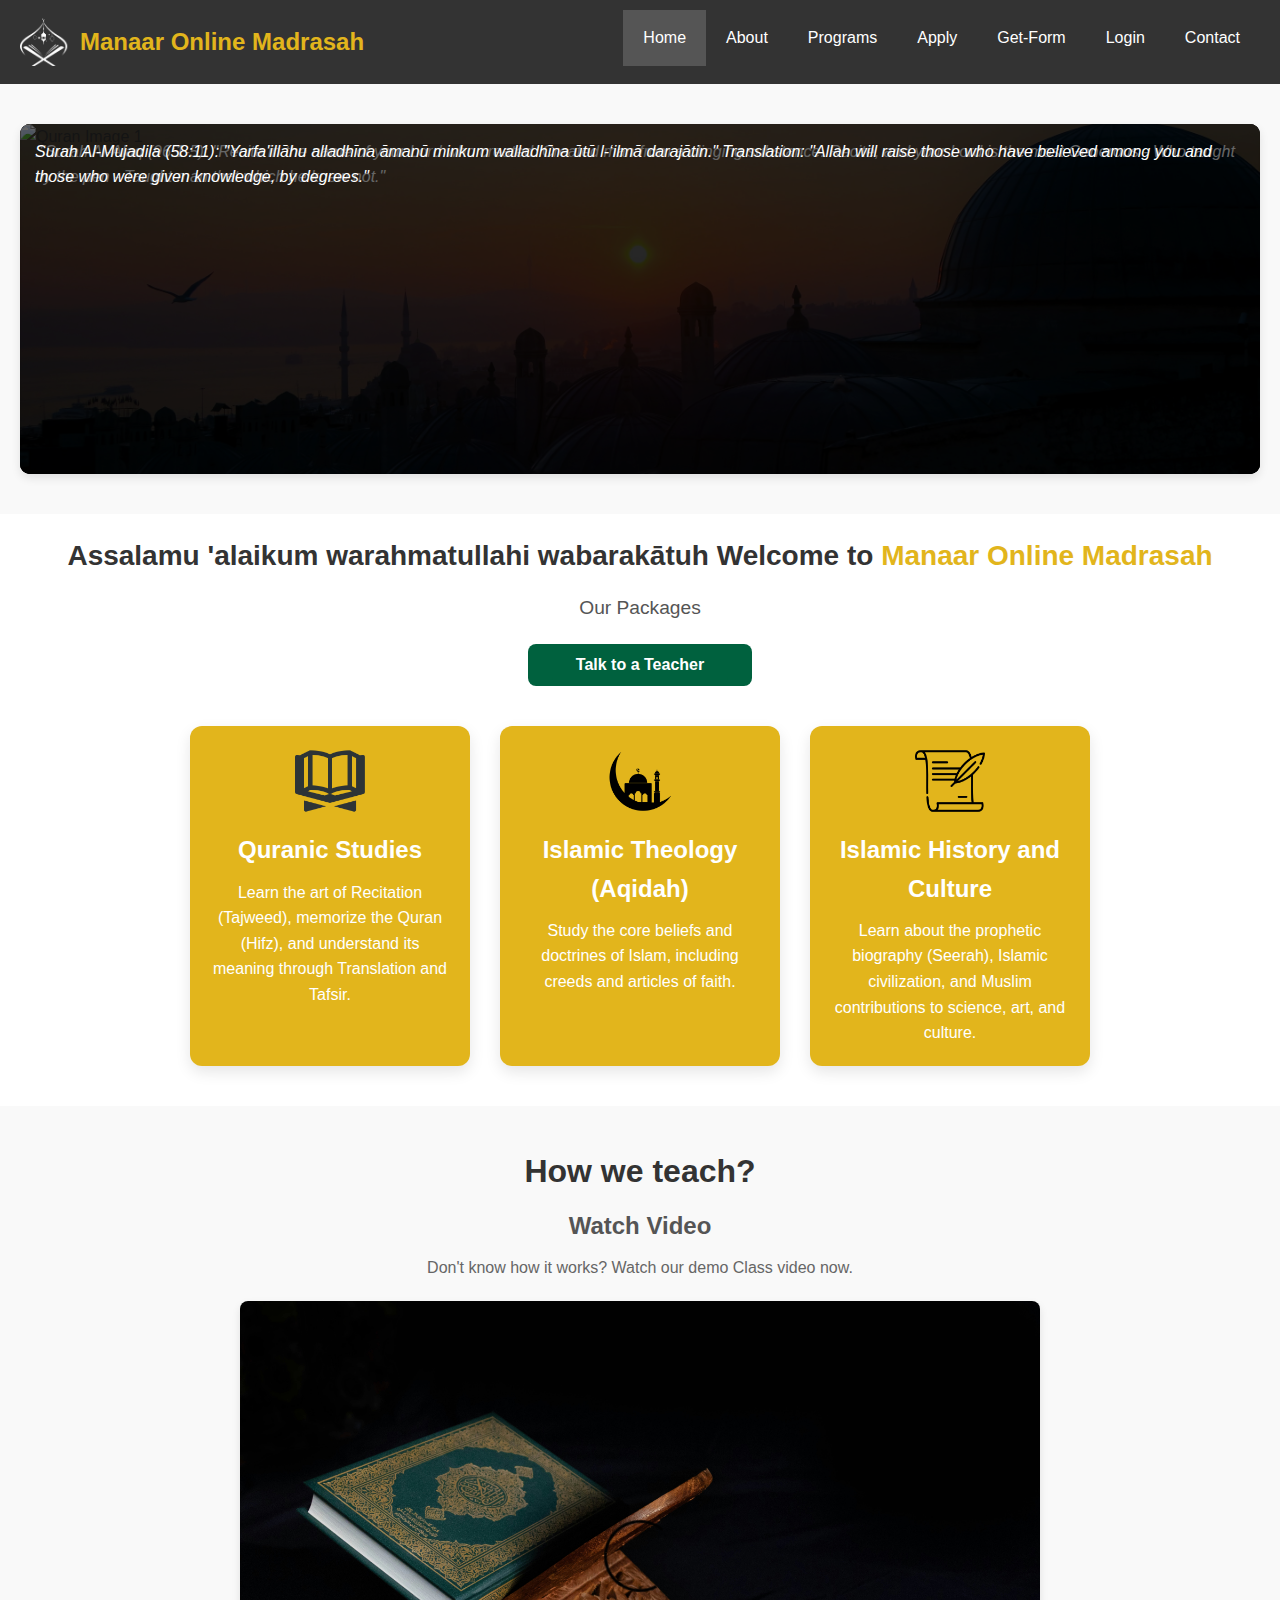
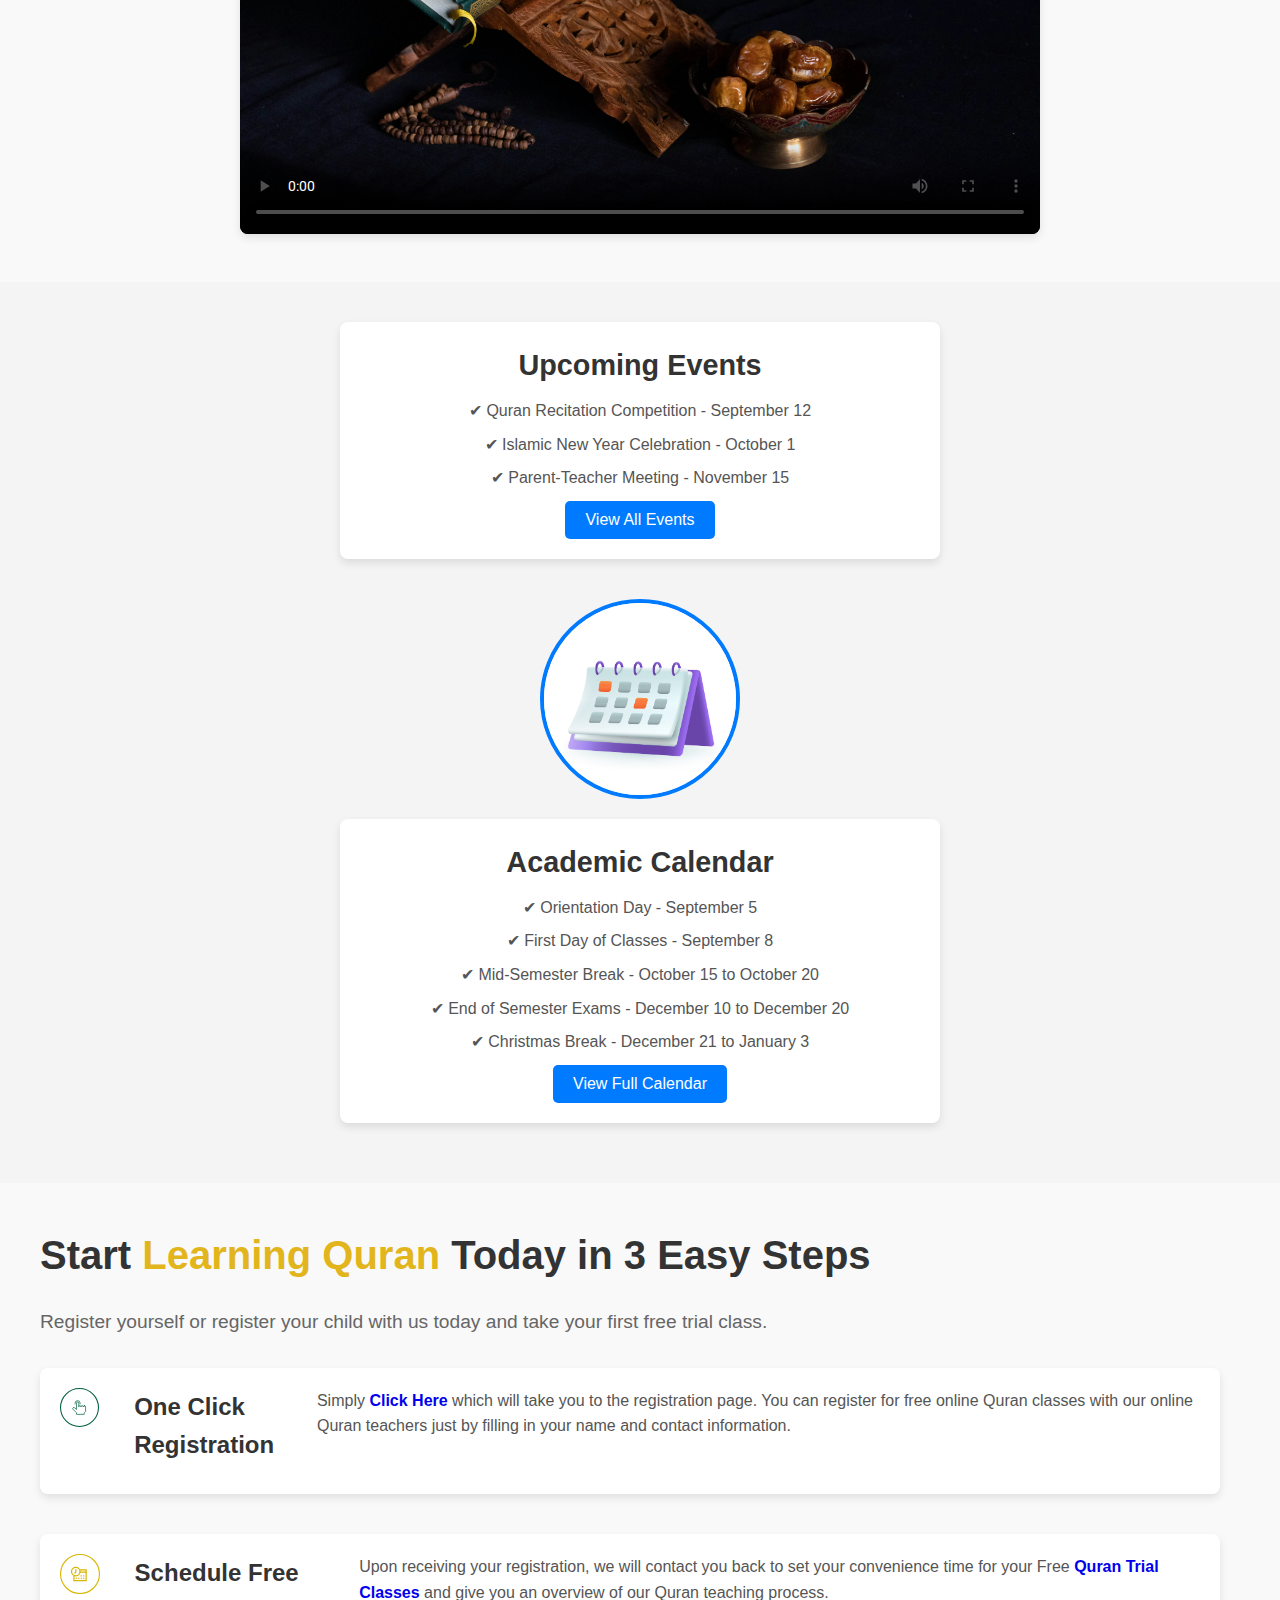
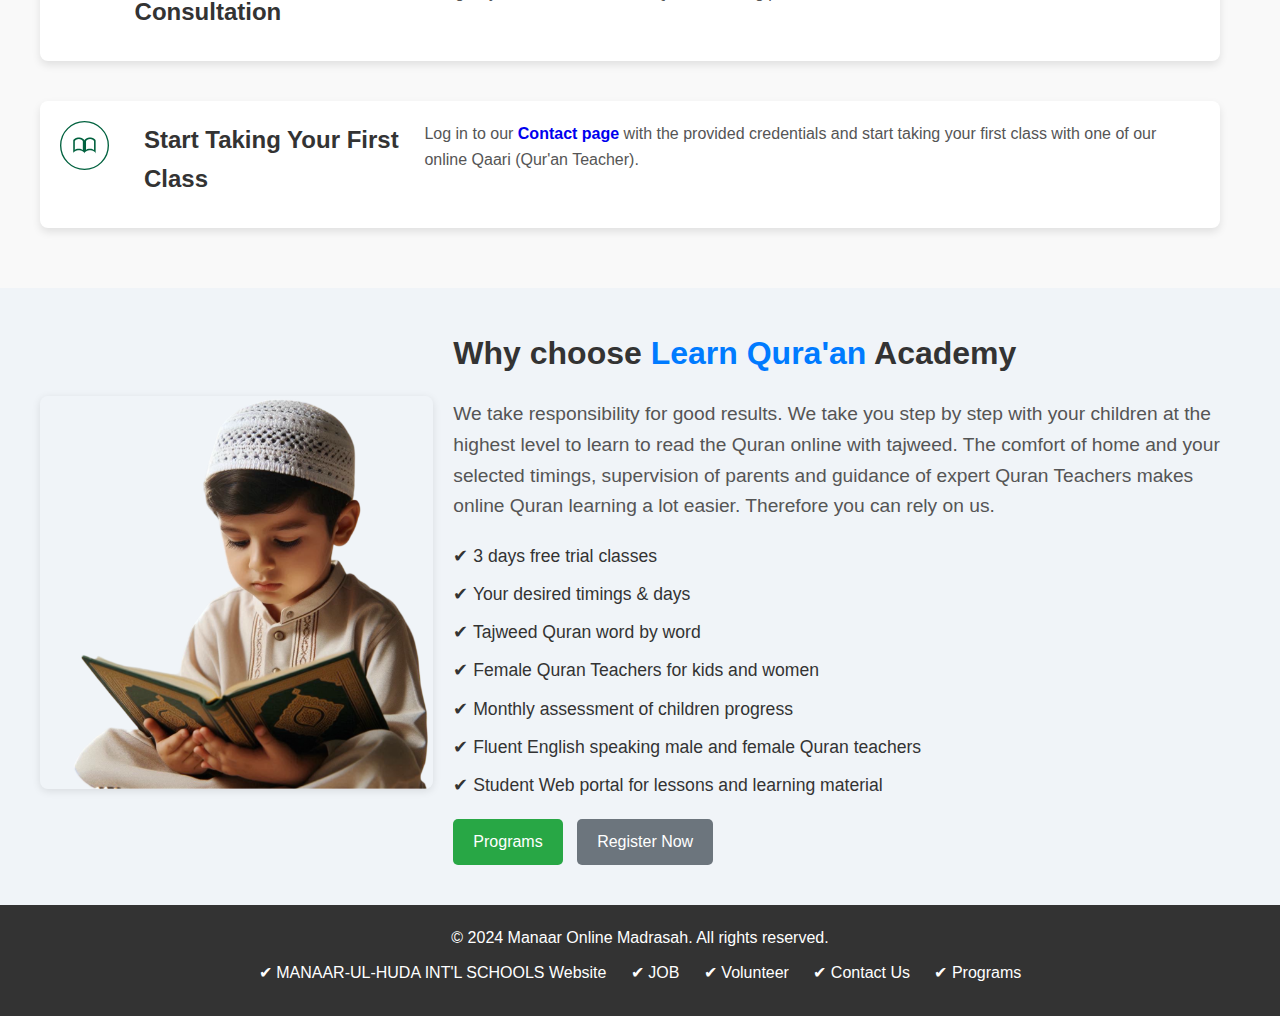
==== index.html @ 49ddab32 "version-2 of Mannar Madraza" ====
<!DOCTYPE html>
<html lang="en">
<head>
    <meta charset="UTF-8">
    <meta name="viewport" content="width=device-width, initial-scale=1.0">
    <title>MOM Online</title>
    <link rel="stylesheet" href="style.css">
    <link rel="stylesheet" href="https://cdnjs.cloudflare.com/ajax/libs/font-awesome/5.15.4/css/all.min.css">
    <link href="https://fonts.googleapis.com/css2?family=Roboto:wght@400;700&display=swap" rel="stylesheet">
    <link rel="icon" href="image/logo2.jpeg" type="image/png">
</head>
<body>
    


    <!-- Header Section -->
    <header>
        <div class="logo">
            <img src="image/logo new.png" alt="logo" class="logo-img">
            <span class="logo-text">Manaar Online Madrasah</span>
        </div>
        <nav id="menu">
            <input type="checkbox" id="responsive-menu" onclick="updatemenu()" class="check">
            <label for="responsive-menu" class="menu-icon">
                <span class="bar"></span>
                <span class="bar"></span>
                <span class="bar"></span>
            </label>
            <ul>
                <li><a href="index.html" class="present">Home</a></li>
                <li><a href="about.html">About</a></li>
                <li><a href="programs.html">Programs</a></li>
                <li class="apply-menu">
                    <a class="dropdown-arrow" href="#">Apply</a>
                </li>
                <li><a href="download-form.html">Get-Form</a></li>
                <li>
                    <a class="dropdown-arrow" href="#">Login</a>
                   
                </li>
               
                <li><a href="contact.html" class="active">Contact</a></li>
            </ul>
        </nav>
    </header>

    <section class="carousel-section">
        <div class="carousel-images">
            <div class="main-image-wrapper">
                <img src="image/pexels-maven-1361670.jpg" alt="Quran Image 1" class="main-image active">
                <div class="quote-overlay active">Surah Al-Mujadila (58:11): "Allah will raise those who have believed among you and those who were given knowledge, by degrees. And Allah is Acquainted with what you do."</div>
                <img src="image/abdullah-arif-Dxi6KbpvUgA-unsplash.jpg" alt="Quran Image 1" class="main-image active">
                <div class="quote-overlay active"> Surah Al-Ankabut (29:69): "And those who strive for Us - We will surely guide them to Our ways. And indeed, Allah is with the doers of good."</div>
                <img src="image/—Pngtree—happy muslim kids vector_9057753.png" alt="Quran Image 1" class="main-image active">
                <div class="quote-overlay active"> Al-Ankabut (29:69): "And those who strive for Us - We will surely guide them to Our ways. And indeed, Allah is with the doers of good."</div>
                <img src="image/pexels-konevi-2236674.jpg" alt="Quran Image 1" class="main-image active">
                <div class="quote-overlay active">:"Surah Al-Alaq (96:1-5): "Recite in the name of your Lord who created. Created man from a clinging substance. Recite, and your Lord is the most Generous - Who taught by the pen - Taught man that which he knew not."</div>
                <img src="image/group-muslim-students-using-mobile-phones.jpg" alt="Quran Image 1" class="main-image active">
                <div class="quote-overlay active">Surah Al-Mujadila (58:11):

                    "Yarfa'illāhu alladhīna āmanū minkum walladhīna ūtū l-‘ilmā darajātin."
                    
                    Translation: "Allah will raise those who have believed among you and those who were given knowledge, by degrees." 
        </div>
    </section>
    <div class="carousel-text">
        <h2>Assalamu 'alaikum warahmatullahi wabarakātuh Welcome to <span>Manaar Online Madrasah</span></h2>
        <div class="text-wrapper">
            <p class="active">Our Packages</p>
            <button class="btn request-demo"><a href="contact.html" class="btn">Talk to a Teacher</a> </button>
        </div>
    </div>
<!-- Features Section -->
<div class="features">
    <div class="feature">
        <img src="image/read.png" alt="Quran Icon" class="feature-icon">
        <div class="feature-content">
            <h2>Quranic Studies</h2>
            <p>Learn the art of Recitation (Tajweed), memorize the Quran (Hifz), and understand its meaning through Translation and Tafsir.</p>
        </div>
    </div>
    <div class="feature">
        <img src="image/moon.png" alt="Theology Icon" class="feature-icon">
        <div class="feature-content">
            <h2>Islamic Theology (Aqidah)</h2>
            <p>Study the core beliefs and doctrines of Islam, including creeds and articles of faith.</p>
        </div>
    </div>
    <div class="feature">
        <img src="image/scroll.png" alt="History Icon" class="feature-icon">
        <div class="feature-content">
            <h2>Islamic History and Culture</h2>
            <p>Learn about the prophetic biography (Seerah), Islamic civilization, and Muslim contributions to science, art, and culture.</p>
        </div>
    </div>
</div>

<section class="video-section">
    <div class="text-container">
        <h2>How we teach?</h2>
        <h3>Watch Video</h3>
        <p>Don't know how it works? Watch our demo Class video now.</p>
    </div>
    <div class="video-container">
        <div class="video-wrapper">
            <video id="demo-video" width="100%" height="auto" poster="image/abdullah-arif-Dxi6KbpvUgA-unsplash.jpg" controls>
                <source src="video/The Quran Kids _ Short Film _ Inspirational.mp4" type="video/mp4">
                Your browser does not support the video tag.
            </video>
            <div class="play-button" id="play-button"></div>
        </div>
    </div>
</section>

<div class="events-container">
    <!-- Upcoming Events Section -->
    <section id="upcoming-events">
        <h2>Upcoming Events</h2>
        <ul>
            <li>✔ Quran Recitation Competition - September 12</li>
            <li>✔ Islamic New Year Celebration - October 1</li>
            <li>✔ Parent-Teacher Meeting - November 15</li>
        </ul>
        <button onclick="openEvents()">View All Events</button>
    </section>

    <!-- Rounded Animated Image -->
    <div class="rounded-image-container">
        <img src="image/Desk calendar with marked dates 3d cartoon style icon.jpg" alt="Rounded Animated Image" class="rounded-image">
    </div>

    <!-- Academic Calendar Section -->
    <section id="academic-calendar">
        <h2>Academic Calendar</h2>
        <ul>
            <li>✔ Orientation Day - September 5</li>
            <li>✔ First Day of Classes - September 8</li>
            <li>✔ Mid-Semester Break - October 15 to October 20</li>
            <li>✔ End of Semester Exams - December 10 to December 20</li>
            <li>✔ Christmas Break - December 21 to January 3</li>
        </ul>
        <button onclick="openCalendar()">View Full Calendar</button>
    </section>
</div>

<!-- Academic Calendar Modal -->
<div id="calendarModal" class="modal">
    <div class="modal-content">
        <span class="close" onclick="closeCalendar()">&times;</span>
        <h2>Academic Calendar</h2>
        <ul>
            <li>✔ Orientation Day - September 5</li>
            <li>✔ First Day of Classes - September 8</li>
            <li>✔ Mid-Semester Break - October 15 to October 20</li>
            <li>✔ End of Semester Exams - December 10 to December 20</li>
            <li>✔ Christmas Break - December 21 to January 3</li>
        </ul>
    </div>
</div>

<!-- Upcoming Events Modal -->
<div id="eventsModal" class="modal">
    <div class="modal-content">
        <span class="close" onclick="closeEvents()">&times;</span>
        <h2>Upcoming Events</h2>
        <ul>
            <li>Quran Recitation Competition - September 12</li>
            <li>Islamic New Year Celebration - October 1</li>
            <li>Parent-Teacher Meeting - November 15</li>
        </ul>
    </div>
</div>

<section class="lqa-steps">
    <div class="lqa-steps-container">
        <div class="lqa-steps-content">
            <h1>Start <span>Learning Quran</span> Today in 3 Easy Steps</h1>
            <p class="lqa-steps-high">Register yourself or register your child with us today and take your first free trial class.</p>
            <div class="lqa-steps-steps">
                <div class="lqa-steps-step">
                    <div class="lqa-steps-icon"><img src="image/oneclick-icon.svg" alt=""></div>
                    <h2>One Click Registration</h2>
                    <p>Simply <a href="#" class="btn span">Click Here</a> which will take you to the registration page. You can register for free online Quran classes with our online Quran teachers just by filling in your name and contact information.</p>
                </div>
                <div class="lqa-steps-step">
                    <div class="lqa-steps-icon"><img src="image/schedule-free-trial-icon.svg" alt=""></div>
                    <h2>Schedule Free Consultation</h2>
                    <p>Upon receiving your registration, we will contact you back to set your convenience time for your Free <a href="contact.html " class="btn span">Quran Trial Classes</a> and give you an overview of our Quran teaching process.</p>
                </div>
                <div class="lqa-steps-step">
                    <div class="lqa-steps-icon"><img src="image/take-first-class-icon.svg" alt=""></div>
                    <h2>Start Taking Your First Class</h2>
                    <p>Log in to our <a href="contact.html" class="btn span">Contact page</a> with the provided credentials and start taking your first class with one of our online Qaari (Qur'an Teacher).</p>
                </div>
            </div>
        </div>
        
    </div>
</section>

<section class="lqa-why-choose">
    <div class="lqa-container">
        <div class="lqa-image">
            <img src="image/—Pngtree—a cute muslim child reciting_16098362.png" alt="Girl reading Quran">
        </div>
        <div class="lqa-content">
            <h2>Why choose <span class="lqa-highlight">Learn Qura'an</span> Academy</h2>
            <p>We take responsibility for good results. We take you step by step with your children at the highest level to learn to read the Quran online with tajweed. The comfort of home and your selected timings, supervision of parents and guidance of expert Quran Teachers makes online Quran learning a lot easier. Therefore you can rely on us.</p>
            <ul>
                <li>✔ 3 days free trial classes</li>
                <li>✔ Your desired timings &amp; days</li>
                <li>✔ Tajweed Quran word by word</li>
                <li>✔ Female Quran Teachers for kids and women</li>
                <li>✔ Monthly assessment of children progress</li>
                <li>✔ Fluent English speaking male and female Quran teachers</li>
                <li>✔ Student Web portal for lessons and learning material</li>
            </ul>
            <div class="lqa-buttons">
                <a href="programs.html" class="lqa-btn lqa-btn-green">Programs</a>
                <a href="#" class="lqa-btn lqa-btn-grey">Register Now</a>
            </div>
        </div>
    </div>
</section>
<!-- Upcoming Events Modal -->
<div id="eventsModal" class="modal">
    <div class="modal-content">
        <span class="close" onclick="closeModal('eventsModal')">&times;</span>
        <h2>Upcoming Events</h2>
        <ul>
            <li>✔ Quran Recitation Competition - September 12</li>
            <li>✔ Islamic New Year Celebration - October 1</li>
            <li>✔ Parent-Teacher Meeting - November 15</li>
        </ul>
    </div>
</div>

<!-- Academic Calendar Modal -->
<div id="calendarModal" class="modal">
    <div class="modal-content">
        <span class="close" onclick="closeModal('calendarModal')">&times;</span>
        <h2>Academic Calendar</h2>
        <ul>
            <li>✔ Orientation Day - September 5</li>
            <li>✔ First Day of Classes - September 8</li>
            <li>✔ Mid-Semester Break - October 15 to October 20</li>
            <li>✔ End of Semester Exams - December 10 to December 20</li>
            <li>✔ Christmas Break - December 21 to January 3</li>
        </ul>
    </div>
</div>


    <!-- Footer Section -->
    <footer>
        <p>&copy; 2024 Manaar Online Madrasah. All rights reserved.</p>
        <ul>
            <li><a href="https://manaarschools.com/">✔ MANAAR-UL-HUDA INT'L SCHOOLS Website </a></li>
            <li><a href="#" id="job-link">✔ JOB</a></li>
            <li><a href="#" id="volunteer-link">✔ Volunteer</a></li>
            <li><a href="contact.html">✔ Contact Us</a></li>
            <li><a href="programs.html">✔ Programs</a></li>
        </ul>
    </footer>
    
    <!-- Job Popup Modal -->
    <div id="jobModal" class="modal">
        <div class="modal-content">
            <span class="close" id="job-close">&times;</span>
            <h2>Thank You for Your Interest</h2>
            <p>We appreciate your willingness to join us. Unfortunately, we do not have any open positions at the moment. If you wish we can put you o our contact list, please visit our <a href="contact.html"> Contact Us</a> page.</p>
        </div>
    </div>
    
    <!-- Volunteer Popup Modal -->
    <div id="volunteerModal" class="modal">
        <div class="modal-content">
            <span class="close" id="volunteer-close">&times;</span>
            <h2>Thank You for Volunteering</h2>
            <p>We appreciate your interest in volunteering. Please fill out our contact form  <a href="contact.html"> Contact Us</a> page.</p>and specify "volunteer" as your purpose message. One of our team members will reach out to you soon.</p>
        </div>
    </div>
    

    <!-- Scripts -->
    <script src="script.js"></script>
</body>

</html>
---- style.css ----
/* General Reset and Base Styles */
* {
    margin: 0;
    padding: 0;
    box-sizing: border-box;
    font-family: 'Roboto', sans-serif;
}

body {
    color: #333;
    line-height: 1.6;
    display: flex;
    flex-direction: column;
    min-height: 100vh;
    margin: 0;
    padding: 0;
    box-sizing: border-box;
}
 .btn{
    text-decoration: none;
    font-weight: bolder;
 }



















header {
    display: flex;
    justify-content: space-between;
    align-items: center;
    padding: 10px 20px;
    background-color: #333; /* Header background color */
    color: #fff;
}

.logo {
    display: flex;
    align-items: center;
}

.logo-img {
    width: 50px; /* Adjust size as needed */
    height: auto;
    margin-right: 10px;
}

.logo-text {
    font-size: 1.5em;
    font-weight: bold;
}

/* Menu styling */
#menu {
    position: relative;
}

.menu-icon {
    display: none;
    cursor: pointer;
    flex-direction: column;
    align-items: center;
    padding: 5px;
}

.bar {
    display: block;
    width: 25px;
    height: 3px;
    background-color: #fff;
    margin: 5px 0;
    transition: 0.3s;
}

#menu ul {
    list-style: none;
    padding: 0;
    margin: 0;
    display: flex;
}

#menu ul li {
    position: relative;
}

/* Styling for main menu items */
#menu ul li a {
    text-decoration: none;
    display: block;
    padding: 15px 20px;
    color: #fff;
    background-color: #333;
    transition: background-color 0.3s ease;
}

#menu ul li a:hover,
#menu ul li a.active {
    background-color: #555; /* Hover/active background color */
}

/* Dropdown menu styling */
.sub-menus {
    display: none;
    position: absolute;
    top: 100%;
    left: 0;
    list-style: none;
    padding: 0;
    margin: 0;
    background-color: #444; /* Background color of dropdowns */
    border: 1px solid #666; /* Border color of dropdowns */
}

.sub-menus li a {
    padding: 10px 20px;
    color: #fff;
    text-decoration: none;
    display: block;
}

.sub-menus li a:hover {
    background-color: #666; /* Hover background color for dropdowns */
}

/* Show dropdowns on click */
#menu ul li.has-submenu > a::after {
    content: ' ▼';
}

#menu ul li.has-submenu > a {
    cursor: pointer;
}

/* Hide submenu by default */
.submenu {
    display: none;
    position: absolute;
    background-color: #333;
    padding: 10px;
    margin-top: 5px;
    list-style: none;
    box-shadow: 0px 4px 8px rgba(0, 0, 0, 0.2);
}

/* Responsive styles */
@media (max-width: 768px) {
    #menu ul {
        display: none;
        flex-direction: column;
        width: 100%;
    }

    #menu ul li {
        width: 100%;
    }

    #menu ul li .sub-menus {
        position: static;
    }

    #menu ul li:hover .sub-menus {
        display: block;
    }

    #responsive-menu:checked ~ ul {
        display: flex;
    }

    .menu-icon {
        display: flex;
    }
}

.check{
    display: none;
}











span{
    color: rgb(226,181,28);
}
/* Other Section Styles */
/* Carousel Section */
/* General Styles */
body {
    font-family: Arial, sans-serif;
    margin: 0;
    padding: 0;
}

h2 {
    color: #333;
}

/* Carousel Section */
/* Carousel Section */
/* General Reset and Box-Sizing */
* {
    box-sizing: border-box;
    margin: 0;
    padding: 0;
    font-family: 'Segoe UI', Tahoma, Geneva, Verdana, sans-serif;
}

/* Carousel Section Styling */
.carousel-section {
    display: flex;
    flex-direction: column;
    align-items: center;
    padding: 40px 20px;
    background-color: #f9f9f9;
}

.carousel-images {
    display: flex;
    overflow: hidden;
    width: 100%;
    height: 350px;
    position: relative;
    border-radius: 10px;
    box-shadow: 0 4px 10px rgba(0, 0, 0, 0.1);
}

.main-image-wrapper {
    position: relative;
    width: 100%;
    height: 100%;
    flex-shrink: 0;
    transition: opacity 1s ease-in-out;
}

.main-image {
    width: 100%;
    height: 100%;
    object-fit: cover;
    border-radius: 10px;
}

.quote-overlay {
    position: absolute;
    bottom: 20px;
    left: 20px;
    background-color: rgba(0, 0, 0, 0.6);
    color: #fff;
    padding: 15px;
    border-radius: 8px;
    font-style: italic;
    transition: opacity 1s ease-in-out;
    opacity: 0;
    width: calc(100% - 40px);
    text-align: left;
}

.quote-overlay.active {
    opacity: 1;
}

.carousel-text {
    display: flex;
    flex-direction: column;
    align-items: center;
    margin-top: 20px;
    text-align: center;
}

.carousel-text h2 {
    font-size: 1.75rem;
    color: #333;
    margin-bottom: 15px;
}

.carousel-text span {
    color: rgb(226, 181, 28);
    font-weight: bold;
}

.carousel-images .main-image,
.carousel-images .quote-overlay {
    transition: opacity 1s ease-in-out;
    opacity: 0;
    position: absolute;
    top: 0;
    left: 0;
    width: 100%;
    height: 100%;
}

.carousel-images .main-image.active,
.carousel-images .quote-overlay.active {
    opacity: 1;
}

.text-wrapper {
    display: flex;
    flex-direction: column;
    align-items: center;
    gap: 10px;
}

.text-wrapper p {
    font-size: 1.2rem;
    color: #555;
    margin-bottom: 10px;
}

.text-wrapper .btn {
    padding: 12px 24px;
    background-color: rgb(0, 97, 62);
    color: #fff;
    border: none;
    border-radius: 8px;
    cursor: pointer;
    font-size: 1rem;
    transition: background-color 0.3s ease, transform 0.2s ease;
}

.text-wrapper .btn:hover {
    background-color: rgb(226, 181, 28);
    transform: scale(1.05);
}

/* Features Section Styling */
.features {
    display: flex;
    flex-wrap: wrap;
    justify-content: center;
    gap: 30px;
    padding: 40px 20px;
    background-color: #fff;
}

.feature {
    display: flex;
    flex-direction: column;
    align-items: center;
    width: 280px;
    background-color: rgb(226, 181, 28);
    padding: 20px;
    border-radius: 12px;
    box-shadow: 0 6px 15px rgba(0, 0, 0, 0.1);
    text-align: center;
    transition: background-color 0.3s ease, transform 0.3s ease;
}

.feature:hover {
    background-color: rgb(0, 97, 62);
    transform: translateY(-5px);
}

.feature-icon {
    width: 70px;
    height: 70px;
    margin-bottom: 15px;
}

.feature-content h2 {
    font-size: 1.5rem;
    margin-bottom: 10px;
    color: #fff;
}

.feature-content p {
    font-size: 1rem;
    color: #fff;
}

/* Responsive Design */
@media (max-width: 779px) {
    .carousel-section {
        padding: 20px;
    }

    .carousel-images {
        height: 250px;
    }

    .carousel-text h2 {
        font-size: 1.5rem;
    }

    .text-wrapper p {
        font-size: 1rem;
    }

    .text-wrapper .btn {
        padding: 10px 20px;
        font-size: 0.9rem;
    }

    .features {
        flex-direction: column;
        align-items: center;
    }

    .feature {
        width: 100%;
        max-width: 320px;
    }
}

/* Video Section */
.video-section {
    padding: 40px 20px;
    text-align: center;
}

.video-container {
    max-width: 800px; /* Limit the video width */
}

/* Events and Academic Calendar Section */
.events-container {
    padding: 40px 20px;
    background-color: #f7f7f7;
}

.events-container h2 {
    text-align: center;
}

/* LQA Steps Section */
.lqa-steps {
    display: flex;
    justify-content: space-between;
    padding: 40px 20px;
}

.lqa-steps-container {
    display: flex;
    flex-direction: column;
    flex: 1;
}

.lqa-steps-image {
    flex: 1;
}

/* Why Choose Section */
.lqa-why-choose {
    display: flex;
    padding: 40px 20px;
}

.lqa-container {
    display: flex;
    flex: 1;
}

/* Responsive Styles */
@media (max-width: 768px) {
    .carousel-section, .features, .video-section, .events-container, .lqa-steps, .lqa-why-choose {
        flex-direction: column; /* Stack items vertically */
        align-items: center; /* Center items */
    }

    .features, .lqa-why-choose {
        text-align: center; /* Center text */
    }

    .feature, .lqa-container {
        flex: 1 1 90%; /* Full width on small screens */
        margin: 10px 0; /* Margin adjustment */
    }

    .lqa-steps {
        flex-direction: column; /* Stack steps vertically */
    }

    .lqa-steps-image {
        display: none; /* Hide image on small screens */
    }
}


/* About Section */
.about-section {
    padding: 50px 20px;
    background-color: #f7f7f7;
    text-align: center;
}

.about-section h2 {
    font-size: 2.5rem;
    margin-bottom: 20px;
}

.about-section p {
    font-size: 1.2rem;
    margin: 10px 0;
}

/* Mission, Vision, Philosophy Section */
.mission-vision-philosophy {
    display: flex;
    justify-content: space-around;
    padding: 50px 20px;
    background-color: #fff;
    box-shadow: 0 4px 8px rgba(0, 0, 0, 0.1);
}

.mission-vision-philosophy .box {
    flex: 1;
    text-align: center;
    padding: 20px;
    transition: transform 0.3s;
}












/* Programs Section */
#programs {
    padding: 50px 20px;
    background-color: #f7f7f7;
    text-align: center;
}

.main-header {
    font-size: 2.5rem;
    margin-bottom: 30px;
}

/* Program Container */
.program-container {
    display: flex;
    flex-wrap: wrap;
    justify-content: space-around;
}

/* Program Card */
.program-card {
    background-color: white;
    border-radius: 10px;
    box-shadow: 0 4px 8px rgba(0, 0, 0, 0.2);
    margin: 15px;
    padding: 20px;
    flex: 1 1 30%; /* Responsive flex item */
    transition: transform 0.3s;
    text-align: center;
}

.program-card:hover {
    transform: translateY(-5px);
}

.program-icon {
    font-size: 3rem;
    color: #28a745;
    margin-bottom: 10px;
}

.program-title {
    font-size: 1.5rem;
    margin: 10px 0;
}

.program-description {
    font-size: 1rem;
    color: #666;
}



img {
    animation: fadeIn 1s ease-in-out;
}


#contact {
    padding: 50px 20px;
    background-color: #f7f7f7;
    text-align: center;
}

#contact h2 {
    font-size: 2.5rem;
    margin-bottom: 20px;
}

#contact p {
    font-size: 1.2rem;
    margin-bottom: 30px;
}

/* Form Styles */
#contact-form {
    max-width: 600px;
    margin: 0 auto;
    background: white;
    padding: 20px;
    border-radius: 10px;
    box-shadow: 0 4px 8px rgba(0, 0, 0, 0.2);
}

label {
    display: block;
    margin: 10px 0 5px;
}

input[type="text"],
input[type="email"],
input[type="tel"],
select,
textarea {
    width: 100%;
    padding: 10px;
    margin-bottom: 15px;
    border: 1px solid #ccc;
    border-radius: 5px;
    transition: border 0.3s;
}

input:focus,
select:focus,
textarea:focus {
    border: 1px solid #28a745;
}

button {
    background-color: #28a745;
    color: white;
    padding: 10px 15px;
    border: none;
    border-radius: 5px;
    cursor: pointer;
    transition: background 0.3s;
}

button:hover {
    background-color: #218838;
}

/* Loading and Thank You Messages */
#loading,
#thank-you {
    margin-top: 20px;
    display: none;
}

.hidden {
    display: none;
}

/* Social Media Section */
#social-media {
    padding: 50px 20px;
    text-align: center;
}

.social-media-icons {
    margin: 20px 0;
}

.social-icon {
    margin: 0 10px;
    font-size: 2rem;
    color: #333;
    transition: color 0.3s;
}

.social-icon:hover {
    color: #28a745;
}

address {
    margin-top: 20px;
    font-style: normal;
}

/* Modal Styles */
.modal {
    display: none;
    position: fixed;
    z-index: 1;
    left: 0;
    top: 0;
    width: 100%;
    height: 100%;
    overflow: auto;
    background-color: rgba(0, 0, 0, 0.5);
}

.modal-content {
    background-color: #fff;
    margin: 15% auto;
    padding: 20px;
    border: 1px solid #888;
    width: 80%;
}

.close {
    color: #aaa;
    float: right;
    font-size: 28px;
    font-weight: bold;
}

.close:hover,
.close:focus {
    color: black;
    text-decoration: none;
    cursor: pointer;
}

/* Media Queries */
@media (max-width: 768px) {
    #contact-form {
        width: 90%;
    }
}

/* Animations */
@keyframes fadeIn {
    from {
        opacity: 0;
    }
    to {
        opacity: 1;
    }
}

img {
    animation: fadeIn 1s ease-in-out;
}


/* Download Form Section Styles */
#download-form {
    padding: 50px 20px;
    background-color: #f7f7f7; /* Light background for the section */
    text-align: center;
}

.main-header {
    font-size: 2.5rem;
    margin-bottom: 30px;
}

.form-container {
    display: flex;
    justify-content: space-around;
    flex-wrap: wrap; /* Allow items to wrap on smaller screens */
}

.form-card {
    background-color: white;
    border-radius: 10px;
    box-shadow: 0 4px 8px rgba(0, 0, 0, 0.2);
    margin: 15px;
    padding: 20px;
    flex: 1 1 30%; /* Responsive flex item */
    transition: transform 0.3s;
    text-align: center;
}

.form-card:hover {
    transform: translateY(-5px); /* Slight lift effect on hover */
}

.form-icon {
    font-size: 3rem;
    color: #28a745; /* Green color for icons */
    margin-bottom: 10px;
}

.form-title {
    font-size: 1.5rem;
    margin: 10px 0;
}

.form-description {
    font-size: 1rem;
    color: #666; /* Dark grey for description text */
    margin-bottom: 15px;
}

.download-btn {
    background-color: #28a745; /* Green button */
    color: white;
    padding: 10px 15px;
    border: none;
    border-radius: 5px;
    text-decoration: none; /* Remove underline from link */
    transition: background 0.3s;
}

.download-btn:hover {
    background-color: #218838; /* Darker green on hover */
}

/* Modal Styles */
.modal {
    display: none;
    position: fixed;
    z-index: 1;
    left: 0;
    top: 0;
    width: 100%;
    height: 100%;
    overflow: auto;
    background-color: rgba(0, 0, 0, 0.5);
}

.modal-content {
    background-color: #fff;
    margin: 15% auto;
    padding: 20px;
    border: 1px solid #888;
    width: 80%;
}

.close {
    color: #aaa;
    float: right;
    font-size: 28px;
    font-weight: bold;
}

.close:hover,
.close:focus {
    color: black;
    text-decoration: none;
    cursor: pointer;
}

/* Media Queries */
@media (max-width: 768px) {
    .form-card {
        flex: 1 1 90%; /* Full width on smaller screens */
    }

    .form-container {
        flex-direction: column; /* Stack cards vertically */
        align-items: center; /* Center cards */
    }
}

/* Styling for the video section */
.video-section {
    display: flex;
    flex-direction: column;
    align-items: center;
    padding: 40px 20px;
    background-color: #f9f9f9; /* Light background for better contrast */
    text-align: center;
}

.text-container {
    margin-bottom: 20px;
}

.text-container h2 {
    font-size: 2rem;
    color: #333;
    margin-bottom: 10px;
}

.text-container h3 {
    font-size: 1.5rem;
    color: #555;
    margin-bottom: 10px;
}

.text-container p {
    font-size: 1rem;
    color: #666;
    line-height: 1.6;
    max-width: 600px; /* Restrict width for better readability */
    margin: 0 auto;
}

.video-container {
    position: relative;
    max-width: 800px; /* Restrict width for better layout */
    width: 100%;
}

.video-wrapper {
    position: relative;
    width: 100%;
}

video {
    border-radius: 8px; /* Rounded corners for the video */
    box-shadow: 0 4px 8px rgba(0, 0, 0, 0.1); /* Subtle shadow for depth */
}

.play-button {
    position: absolute;
    top: 50%;
    left: 50%;
    width: 60px;
    height: 60px;
    background-image: url('image/play-icon.png'); /* Custom play button image */
    background-size: contain;
    background-repeat: no-repeat;
    background-position: center;
    transform: translate(-50%, -50%);
    cursor: pointer;
    z-index: 10;
}

/* Hide play button when video is playing */
video:playing + .play-button {
    display: none;
}

/* Responsive design adjustments */
@media (max-width: 768px) {
    .text-container h2 {
        font-size: 1.5rem;
    }

    .text-container h3 {
        font-size: 1.2rem;
    }

    .text-container p {
        font-size: 0.9rem;
    }

    .video-container {
        max-width: 100%;
    }
}


/* Styling for events container */
.events-container {
    display: flex;
    flex-direction: column;
    align-items: center;
    padding: 40px 20px;
    background-color: #f4f4f4; /* Light gray background for subtle contrast */
    text-align: center;
}

#upcoming-events,
#academic-calendar {
    background-color: #fff;
    border-radius: 8px;
    box-shadow: 0 4px 8px rgba(0, 0, 0, 0.1); /* Subtle shadow for depth */
    margin-bottom: 20px;
    padding: 20px;
    max-width: 600px; /* Restrict width for better readability */
    width: 100%;
}

h2 {
    font-size: 1.8rem;
    color: #333;
    margin-bottom: 10px;
}

ul {
    list-style: none;
    padding: 0;
    margin: 10px 0;
}

ul li {
    font-size: 1rem;
    color: #555;
    margin-bottom: 8px;
}

button {
    background-color: #007bff; /* Primary button color */
    color: #fff;
    border: none;
    border-radius: 5px;
    padding: 10px 20px;
    font-size: 1rem;
    cursor: pointer;
    transition: background-color 0.3s ease;
}

button:hover {
    background-color: #0056b3; /* Darker shade for hover effect */
}

.rounded-image-container {
    display: flex;
    justify-content: center;
    margin: 20px 0;
}

.rounded-image {
    border-radius: 50%;
    width: 200px; /* Adjust size as needed */
    height: 200px; /* Maintain aspect ratio */
    object-fit: cover; /* Cover the container while preserving aspect ratio */
    border: 4px solid #007bff; /* Border color matching the button */
}

/* Modal Styling */
.modal {
    display: none; /* Hidden by default */
    position: fixed;
    z-index: 1000;
    left: 0;
    top: 0;
    width: 100%;
    height: 100%;
    overflow: auto;
    background-color: rgba(0, 0, 0, 0.5); /* Semi-transparent background */
}

.modal-content {
    background-color: #fff;
    margin: 15% auto; /* Center the modal */
    padding: 20px;
    border-radius: 8px;
    width: 80%;
    max-width: 600px;
    position: relative;
}

.modal-content h2 {
    font-size: 1.6rem;
    color: #333;
    margin-bottom: 10px;
}

.modal-content ul li {
    font-size: 1rem;
    color: #555;
    margin-bottom: 8px;
}

.close {
    position: absolute;
    top: 10px;
    right: 15px;
    font-size: 1.5rem;
    color: #aaa;
    cursor: pointer;
}

.close:hover {
    color: #333;
}


/* Base Styles */
.lqa-steps, .lqa-why-choose {
    padding: 40px 20px;
    box-sizing: border-box;
}

.lqa-steps-container, .lqa-container {
    display: flex;
    align-items: center;
    justify-content: space-between;
    max-width: 1200px;
    margin: 0 auto;
}

/* LQA Steps Section */
.lqa-steps-content {
    flex: 1;
    padding-right: 20px;
}

.lqa-steps-content h1 {
    font-size: 2.5rem;
    color: #333;
    margin-bottom: 20px;
}

.lqa-highlight {
    color: #007BFF; /* Blue highlight color */
}

.lqa-steps-high {
    font-size: 1.2rem;
    color: #666;
    margin-bottom: 30px;
}

.lqa-steps-steps {
    display: flex;
    flex-direction: column;
}

.lqa-steps-step {
    background: #f9f9f9;
    border-radius: 8px;
    padding: 20px;
    margin-bottom: 20px;
    box-shadow: 0 2px 8px rgba(0, 0, 0, 0.1);
    display: flex;
    align-items: start;
}

.lqa-steps-icon {
    width: 60px;
    height: 60px;
    margin-right: 20px;
}

.lqa-steps-icon img {
    width: 100%;
    height: auto;
}

.lqa-steps-step h2 {
    font-size: 1.5rem;
    color: #333;
    margin-bottom: 10px;
}

.lqa-steps-step p {
    color: #555;
    line-height: 1.6;
}

.lqa-steps-image {
    flex: 1;
    text-align: center;
}

.lqa-steps-image img {
    max-width: 100%;
    height: auto;
    border-radius: 8px;
    box-shadow: 0 2px 8px rgba(0, 0, 0, 0.1);
}

/* LQA Why Choose Section */
.lqa-why-choose {
    background-color: #f0f4f8;
    padding: 40px 20px;
}

.lqa-image {
    flex: 1;
    text-align: center;
}

.lqa-image img {
    max-width: 100%;
    height: auto;
    border-radius: 8px;
    box-shadow: 0 2px 8px rgba(0, 0, 0, 0.1);
}

.lqa-content {
    flex: 2;
    padding-left: 20px;
}

.lqa-content h2 {
    font-size: 2rem;
    color: #333;
    margin-bottom: 20px;
}

.lqa-content p {
    font-size: 1.2rem;
    color: #555;
    line-height: 1.6;
    margin-bottom: 20px;
}

.lqa-content ul {
    list-style-type: none;
    padding: 0;
}

.lqa-content ul li {
    font-size: 1.1rem;
    color: #333;
    margin-bottom: 10px;
}

.lqa-buttons {
    margin-top: 20px;
}

.lqa-btn {
    display: inline-block;
    padding: 10px 20px;
    border-radius: 5px;
    font-size: 1rem;
    text-align: center;
    text-decoration: none;
    color: #fff;
    margin-right: 10px;
}

.lqa-btn-green {
    background-color: #28a745; /* Green color */
}

.lqa-btn-grey {
    background-color: #6c757d; /* Grey color */
}

.lqa-btn:hover {
    opacity: 0.8;
}

@media (max-width: 768px) {
    .lqa-steps-container, .lqa-container {
        flex-direction: column;
        text-align: center;
    }

    .lqa-steps-content, .lqa-image, .lqa-content {
        padding: 0;
    }

    .lqa-steps-step {
        flex-direction: column;
        align-items: center;
        text-align: center;
    }

    .lqa-steps-icon {
        margin-bottom: 10px;
    }
}








/* LQA Steps Section */
.lqa-steps {
    padding: 40px 20px;
    background-color: #f9f9f9; /* Light background for contrast */
    box-sizing: border-box;
}

.lqa-steps-container {
    display: flex;
    align-items: center;
    justify-content: space-between;
    max-width: 1200px;
    margin: 0 auto;
    gap: 20px; /* Adds space between elements */
}

.lqa-steps-content {
    flex: 1;
    padding-right: 20px;
}

.lqa-steps-content h1 {
    font-size: 2.5rem;
    color: #333;
    margin-bottom: 20px;
}

.lqa-highlight {
    color: #007BFF; /* Blue highlight color */
}

.lqa-steps-high {
    font-size: 1.2rem;
    color: #666;
    margin-bottom: 30px;
}

.lqa-steps-steps {
    display: flex;
    flex-direction: column;
    gap: 20px; /* Space between steps */
}

.lqa-steps-step {
    background: #fff;
    border-radius: 8px;
    padding: 20px;
    box-shadow: 0 4px 8px rgba(0, 0, 0, 0.1);
    display: flex;
    align-items: start;
    gap: 15px; /* Space between icon and text */
}

.lqa-steps-icon {
    width: 60px;
    height: 60px;
}

.lqa-steps-icon img {
    width: 100%;
    height: auto;
}

.lqa-steps-step h2 {
    font-size: 1.5rem;
    color: #333;
    margin-bottom: 10px;
}

.lqa-steps-step p {
    color: #555;
    line-height: 1.6;
}

.lqa-steps-image {
    flex: 1;
    display: flex;
    justify-content: center;
    align-items: center;
}

.lqa-steps-image img {
    max-width: 50%;
    height: auto;
    border-radius: 8px;
    box-shadow: 0 4px 8px rgba(0, 0, 0, 0.1);
}

@media (max-width: 768px) {
    .lqa-steps-container {
        flex-direction: column;
        text-align: center;
    }

    .lqa-steps-content {
        padding-right: 0;
        margin-bottom: 20px;
    }

    .lqa-steps-step {
        flex-direction: column;
        align-items: center;
        text-align: center;
    }

    .lqa-steps-icon {
        margin-bottom: 10px;
    }
}


/* General Styles */
.container {
    max-width: 1200px;
    margin: 0 auto;
    padding: 0 20px;
    box-sizing: border-box;
}

/* About Section */
.about-section {
    padding: 60px 0;
    background-color: #f4f4f4; /* Light gray background */
}

.about-content {
    text-align: center;
}

.about-text h2 {
    font-size: 2.5rem;
    color: #333;
    margin-bottom: 20px;
}

.about-text p {
    font-size: 1.2rem;
    color: #666;
    line-height: 1.6;
}

/* Mission, Vision, Philosophy Section */
.mission-vision-philosophy {
    padding: 60px 0;
    background-color: #ffffff; /* White background */
    text-align: center;
}

.mission-vision-philosophy .box {
    background: #f9f9f9;
    border-radius: 8px;
    padding: 20px;
    box-shadow: 0 4px 8px rgba(0, 0, 0, 0.1);
    margin: 20px;
    max-width: 300px;
    display: inline-block;
    vertical-align: top;
}











.mission-vision-philosophy i {
    font-size: 3rem;
    color: #218838; /* Blue color for icons */
    margin-bottom: 15px;
}

.mission-vision-philosophy h3 {
    font-size: 1.8rem;
    color: #333;
    margin-bottom: 10px;
}

.mission-vision-philosophy p {
    color: #555;
    font-size: 1rem;
    line-height: 1.6;
}

/* Team Section */
#team {
    padding: 60px 0;
    background-color: #f4f4f4; /* Light gray background */
}

.section-header {
    font-size: 2.5rem;
    text-align: center;
    color: #333;
    margin-bottom: 40px;
}

.team-container {
    display: flex;
    justify-content: space-around;
    flex-wrap: wrap;
    gap: 20px; /* Space between team members */
    text-align: center;
}

.team-member {
    background: #fff;
    border-radius: 8px;
    padding: 20px;
    box-shadow: 0 4px 8px rgba(0, 0, 0, 0.1);
    max-width: 300px;
    flex: 1;
    display: flex;
    flex-direction: column;
    align-items: center;
    text-align: center;
}

.team-img {
    width: 100%;
    height: auto;
    border-radius: 50%;
    box-shadow: 0 4px 8px rgba(0, 0, 0, 0.1);
}

.team-info {
    margin-top: 15px;
}

.team-name {
    font-size: 1.5rem;
    color: #333;
    margin-bottom: 10px;
}

.team-name .arabic {
    display: block;
    font-size: 1.2rem;
    color: #007BFF; /* Blue color for Arabic text */
}

.team-post {
    font-size: 1rem;
    color: #555;
    margin-bottom: 5px;
}

.office {
    font-style: italic;
}

/* Responsive Design */
@media (max-width: 768px) {
    .mission-vision-philosophy .box {
        margin: 10px;
        max-width: 100%;
    }

    .team-container {
        flex-direction: column;
        align-items: center;
    }

    .team-member {
        max-width: 100%;
    }
}
/* Scroll Bar Container */
.scroll-bar {
    position: fixed;
    right: 10px; /* Adjust as needed */
    top: 50%;
    transform: translateY(-50%);
    display: flex;
    flex-direction: column;
    z-index: 1000; /* Ensure it is above other content */
}

/* Scroll Buttons */
.scroll-btn {
    background-color: #007BFF; /* Blue background color */
    border: none;
    color: white;
    padding: 10px;
    font-size: 1.5rem;
    cursor: pointer;
    border-radius: 5px;
    box-shadow: 0 4px 6px rgba(0, 0, 0, 0.2);
    margin: 5px 0;
    transition: background-color 0.3s ease;
}

.scroll-btn:hover {
    background-color: #0056b3; /* Darker blue on hover */
}

.scroll-up {
    border-radius: 5px 5px 0 0; /* Rounded top corners */
}

.scroll-down {
    border-radius: 0 0 5px 5px; /* Rounded bottom corners */
}

.present:active{
    background-color: white;
    color: chocolate;
    font-weight: bolder;
}




/* Footer Styles */
footer {
    background-color: #333;
    color: white;
    padding: 20px;
    text-align: center;
    position: relative;
}

footer ul {
    list-style: none;
    padding: 0;
}

footer ul li {
    display: inline;
    margin: 0 10px;
}

footer ul li a {
    color: white;
    text-decoration: none;
}

footer ul li a:hover {
    text-decoration: underline;
}

/* Modal Styles */
.modal {
    display: none;
    position: fixed;
    z-index: 1;
    left: 0;
    top: 0;
    width: 100%;
    height: 100%;
    overflow: auto;
    background-color: rgba(0,0,0,0.4);
}

.modal-content {
    background-color: #fefefe;
    margin: 15% auto;
    padding: 20px;
    border: 1px solid #888;
    width: 80%;
}

.close {
    color: #aaa;
    float: right;
    font-size: 28px;
    font-weight: bold;
}

.close:hover,
.close:focus {
    color: black;
    text-decoration: none;
    cursor: pointer;
}
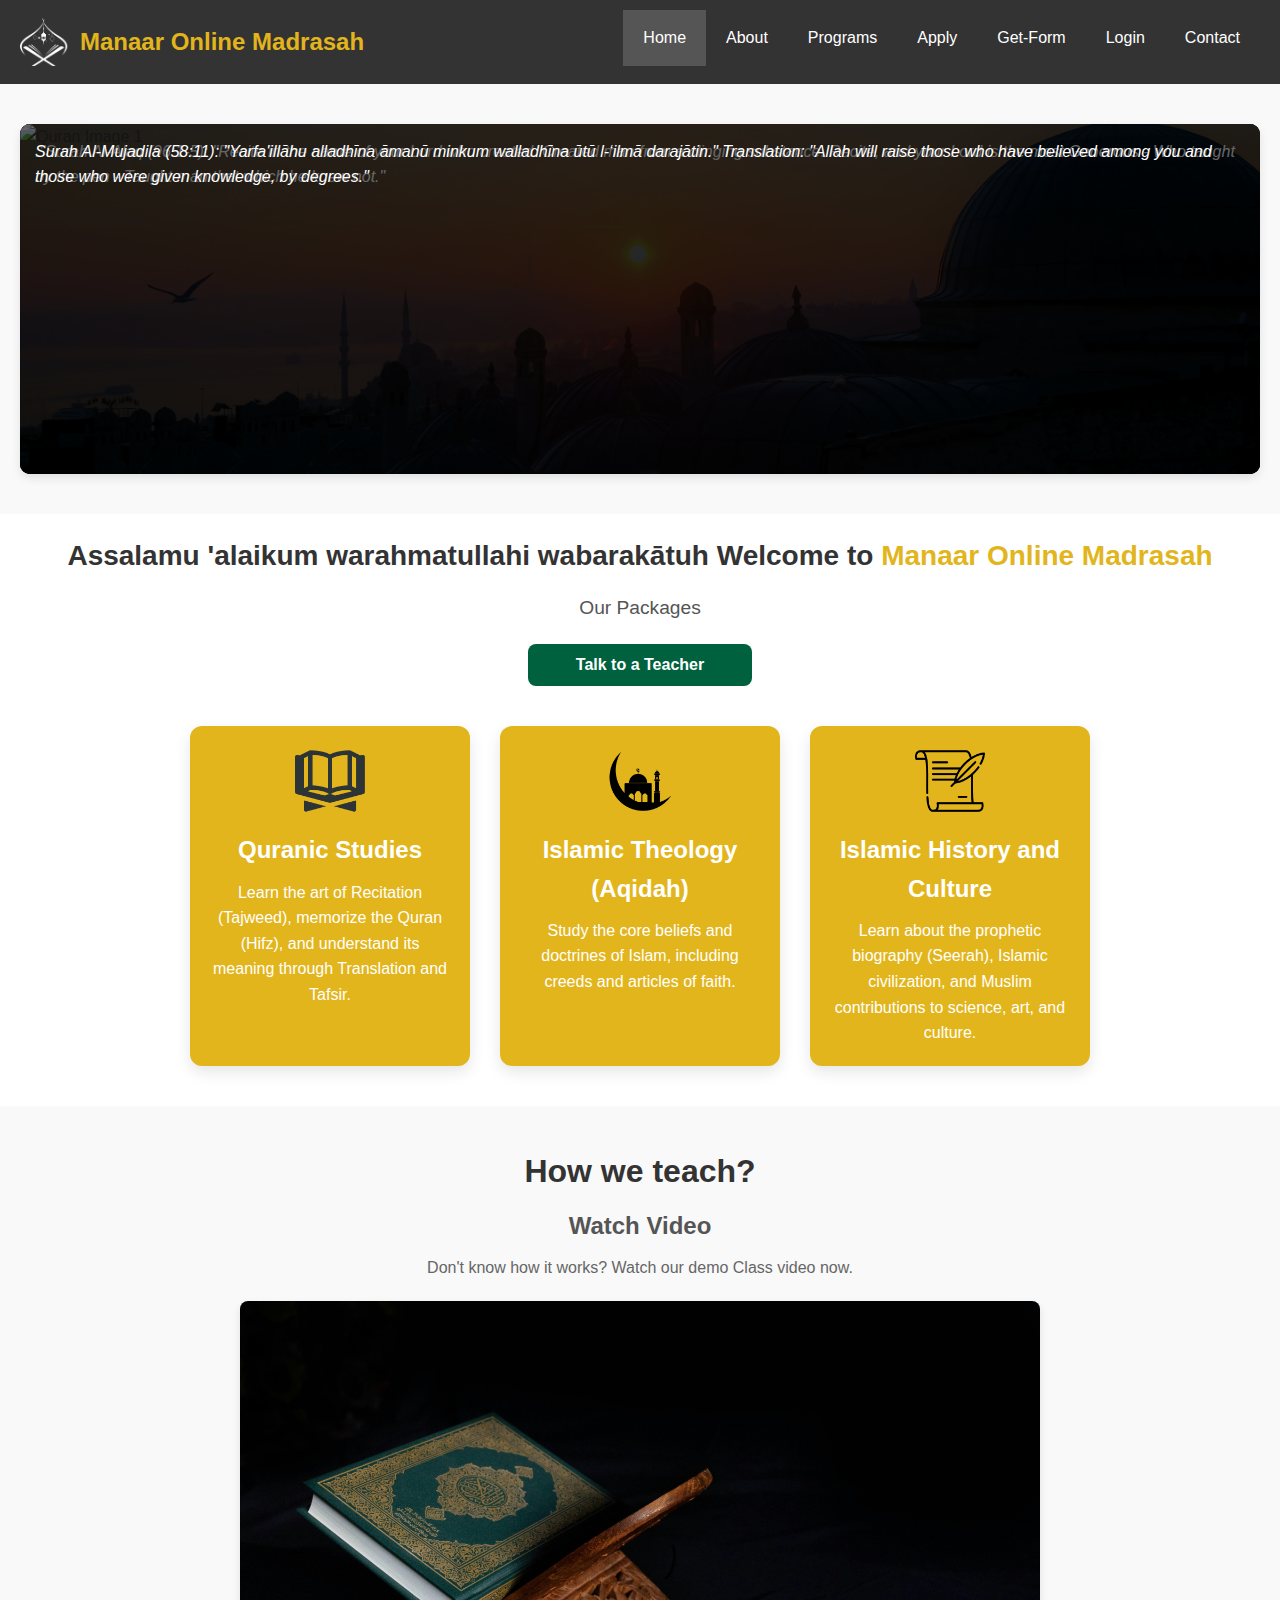
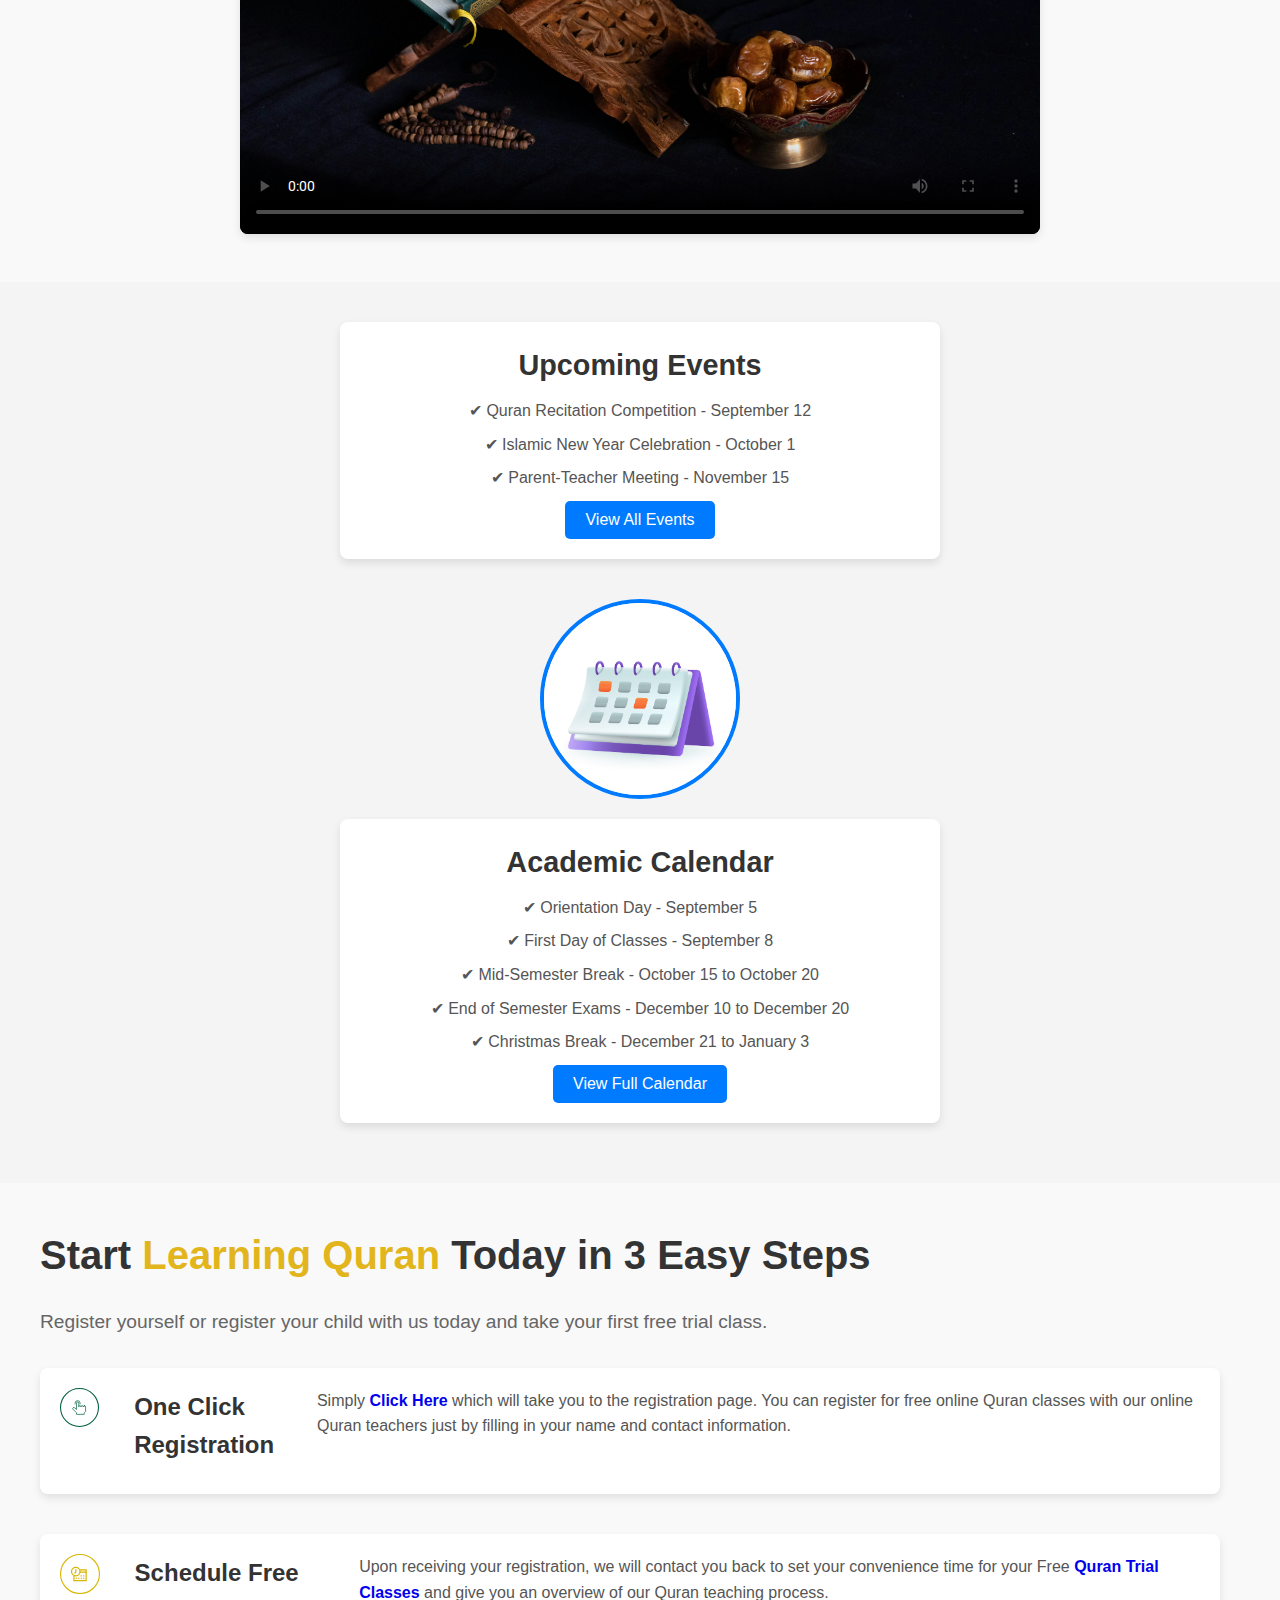
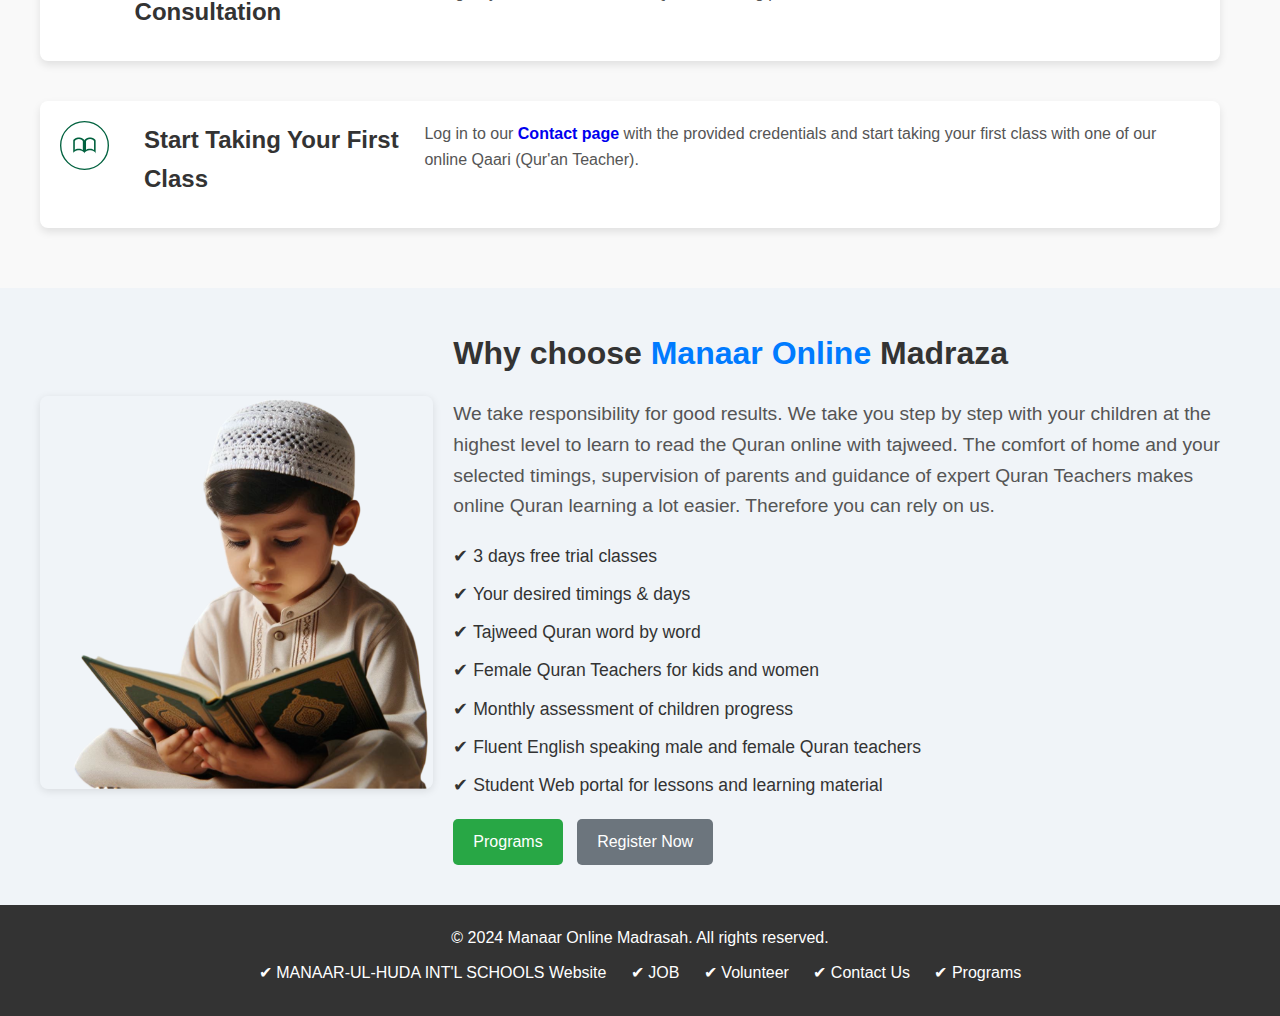
==== commit 35f3a10e: "adjustment" ====
--- a/index.html
+++ b/index.html
@@ -204,7 +204,7 @@
             <img src="image/—Pngtree—a cute muslim child reciting_16098362.png" alt="Girl reading Quran">
         </div>
         <div class="lqa-content">
-            <h2>Why choose <span class="lqa-highlight">Learn Qura'an</span> Academy</h2>
+            <h2>Why choose <span class="lqa-highlight">Manaar Online </span> Madraza </h2>
             <p>We take responsibility for good results. We take you step by step with your children at the highest level to learn to read the Quran online with tajweed. The comfort of home and your selected timings, supervision of parents and guidance of expert Quran Teachers makes online Quran learning a lot easier. Therefore you can rely on us.</p>
             <ul>
                 <li>✔ 3 days free trial classes</li>
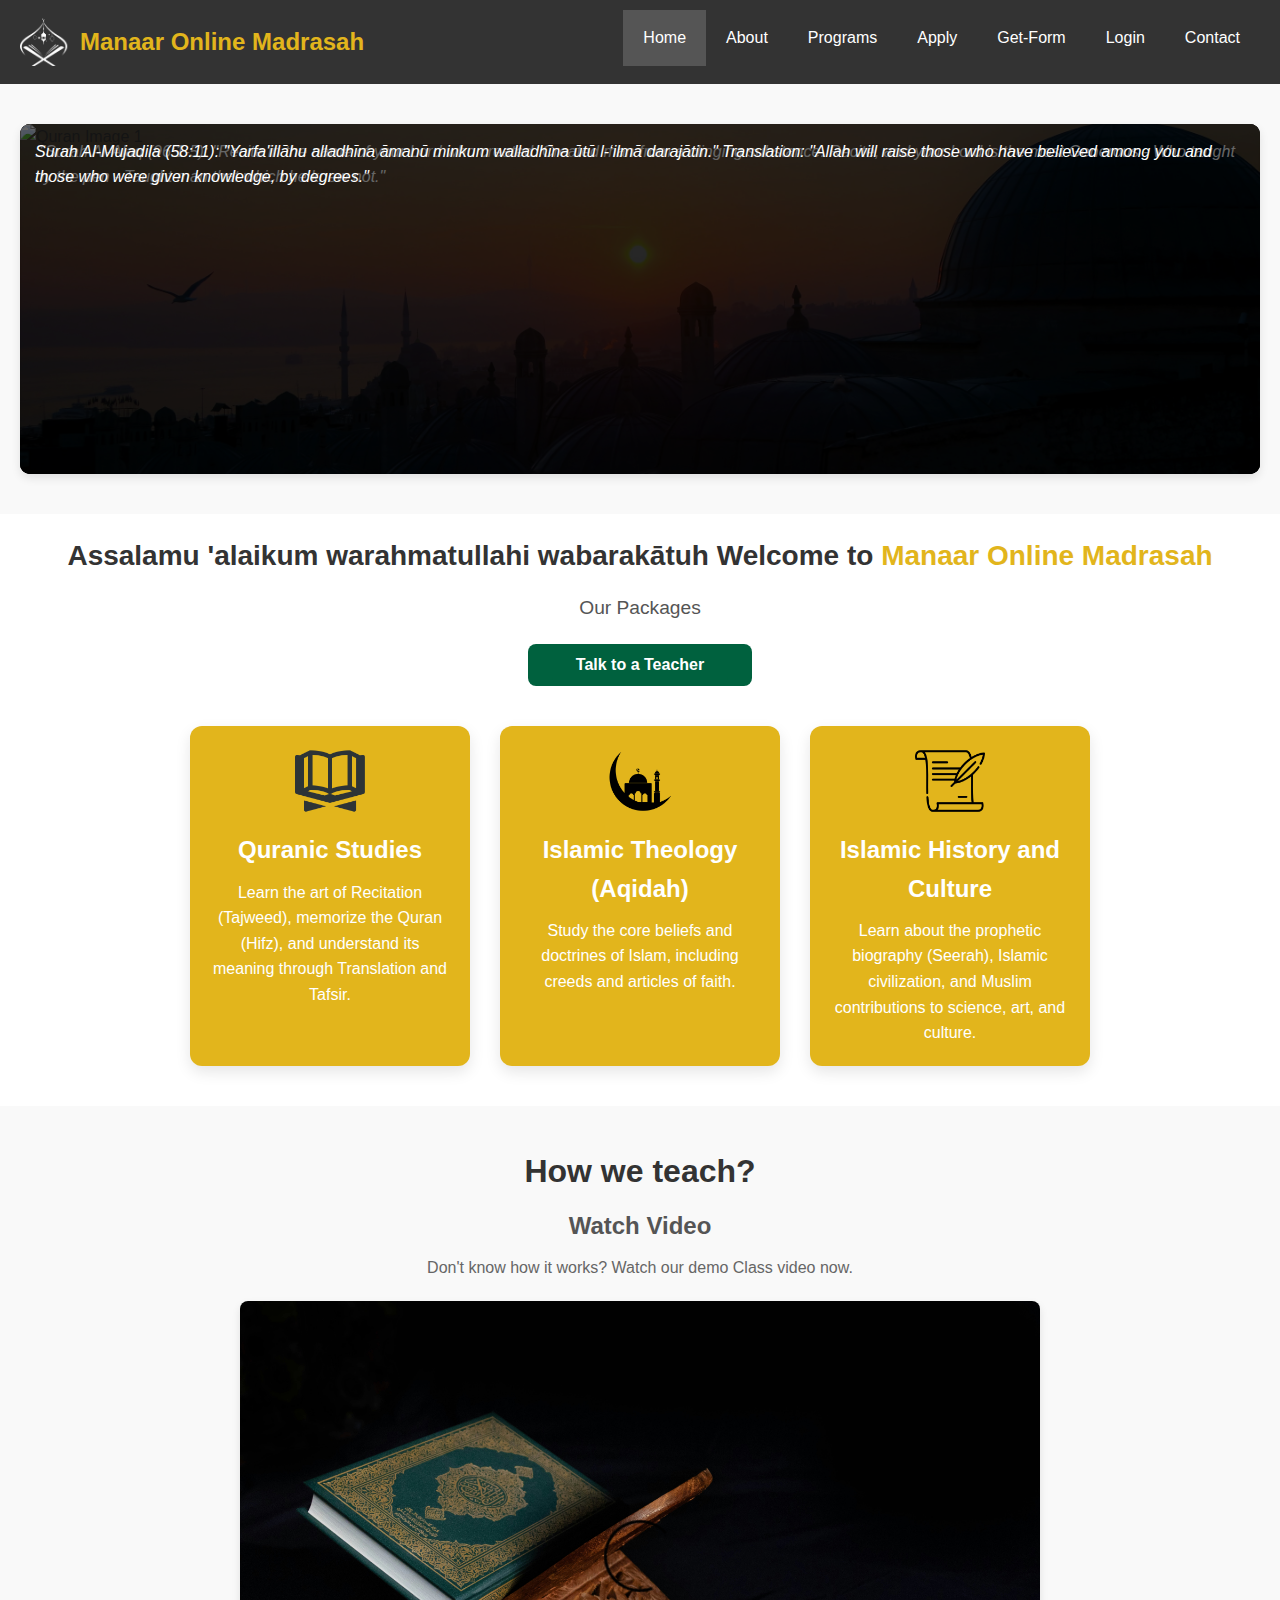
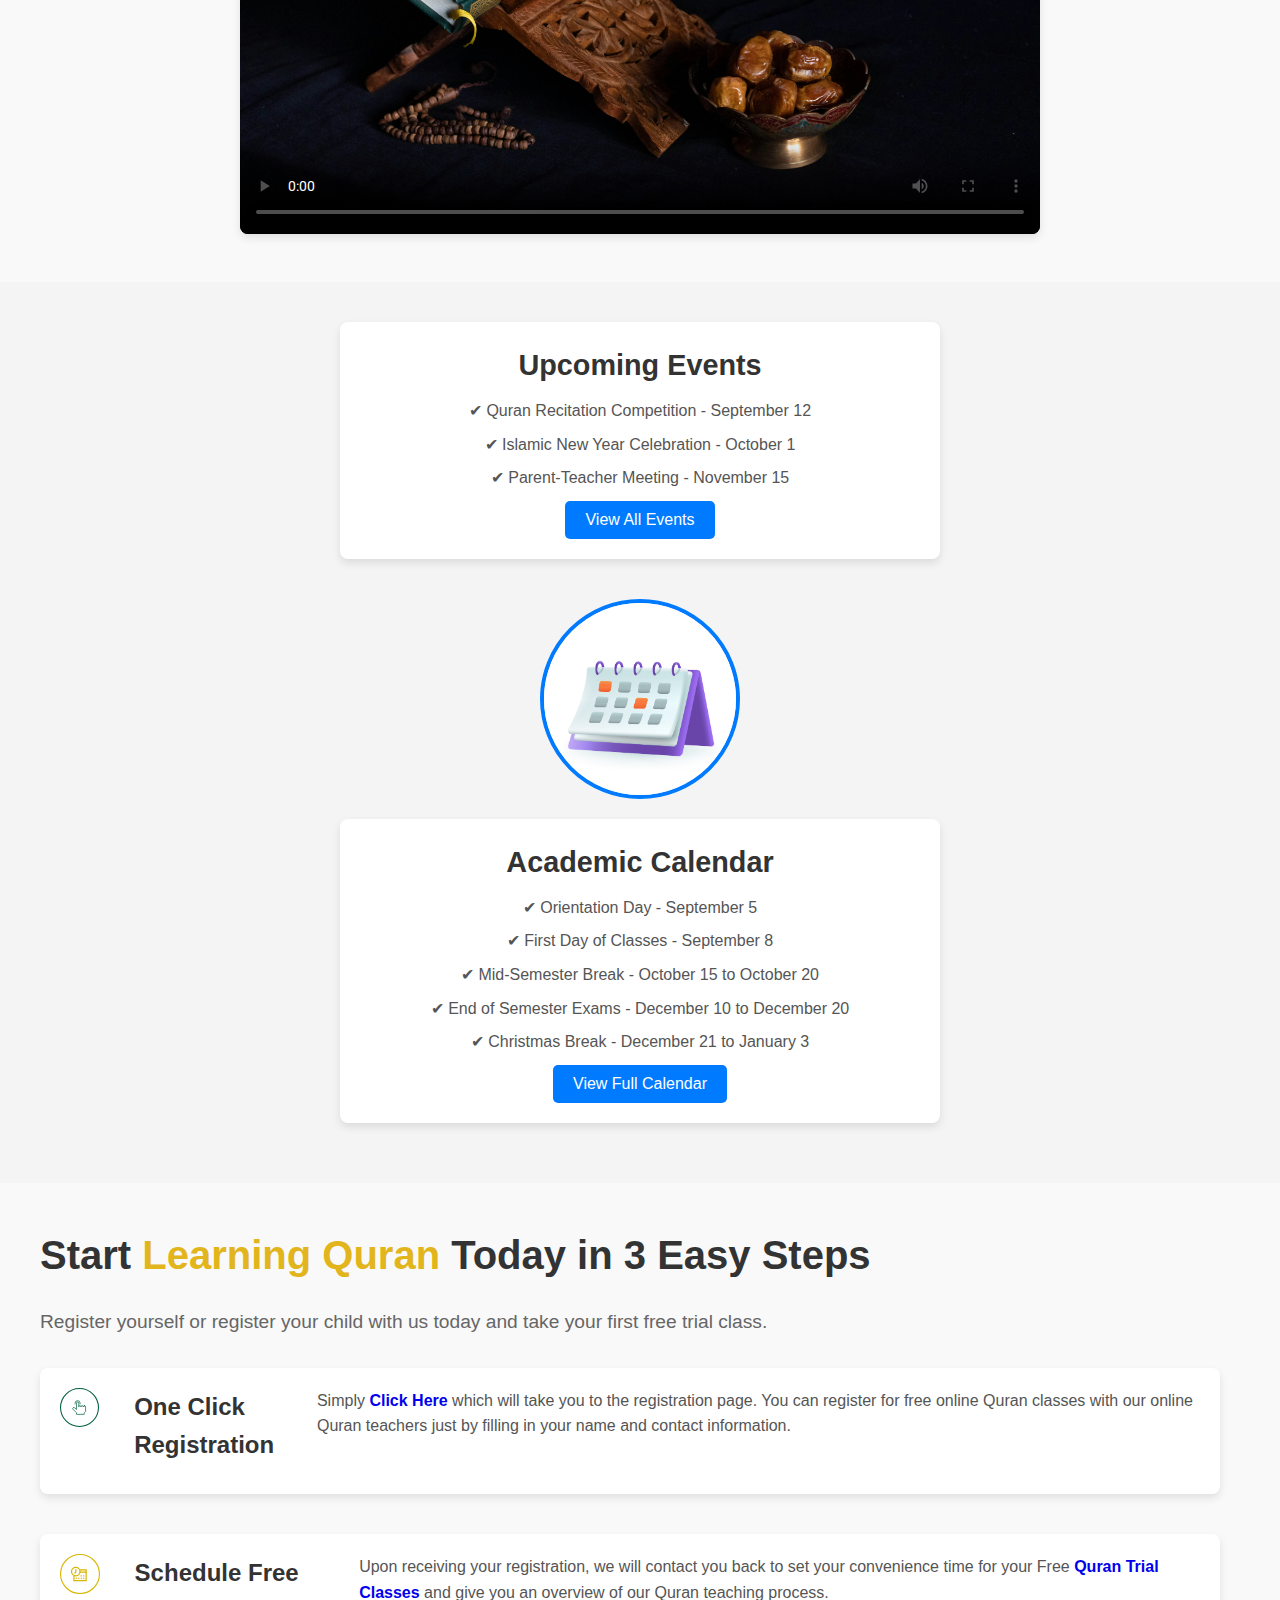
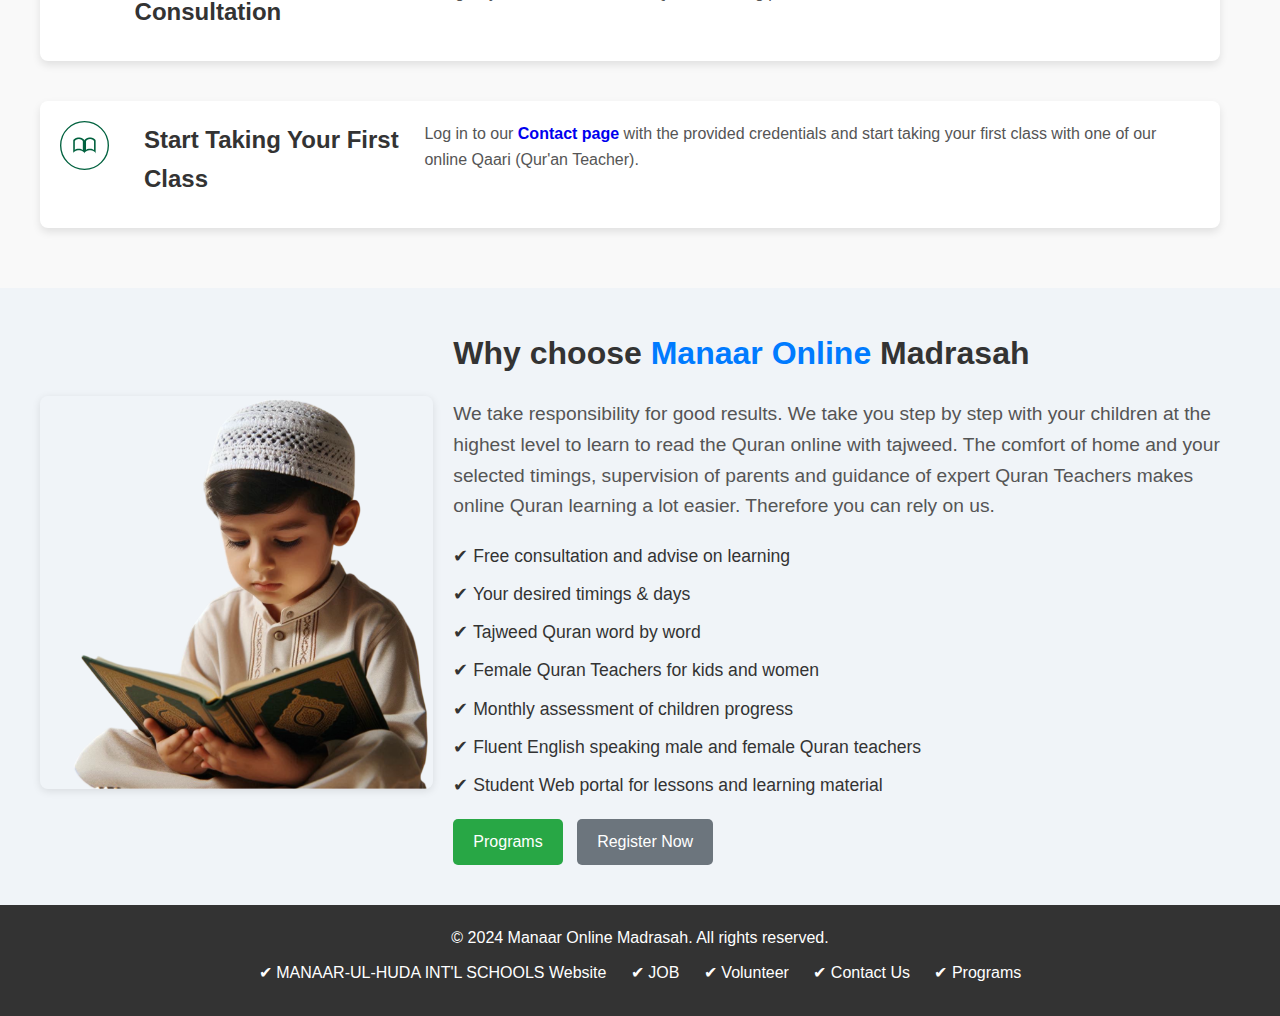
==== commit d5229ed6: "adjustment" ====
--- a/index.html
+++ b/index.html
@@ -204,10 +204,10 @@
             <img src="image/—Pngtree—a cute muslim child reciting_16098362.png" alt="Girl reading Quran">
         </div>
         <div class="lqa-content">
-            <h2>Why choose <span class="lqa-highlight">Manaar Online </span> Madraza </h2>
+            <h2>Why choose <span class="lqa-highlight">Manaar Online </span> Madrasah </h2>
             <p>We take responsibility for good results. We take you step by step with your children at the highest level to learn to read the Quran online with tajweed. The comfort of home and your selected timings, supervision of parents and guidance of expert Quran Teachers makes online Quran learning a lot easier. Therefore you can rely on us.</p>
             <ul>
-                <li>✔ 3 days free trial classes</li>
+                <li>✔ Free consultation and advise on learning</li>
                 <li>✔ Your desired timings &amp; days</li>
                 <li>✔ Tajweed Quran word by word</li>
                 <li>✔ Female Quran Teachers for kids and women</li>
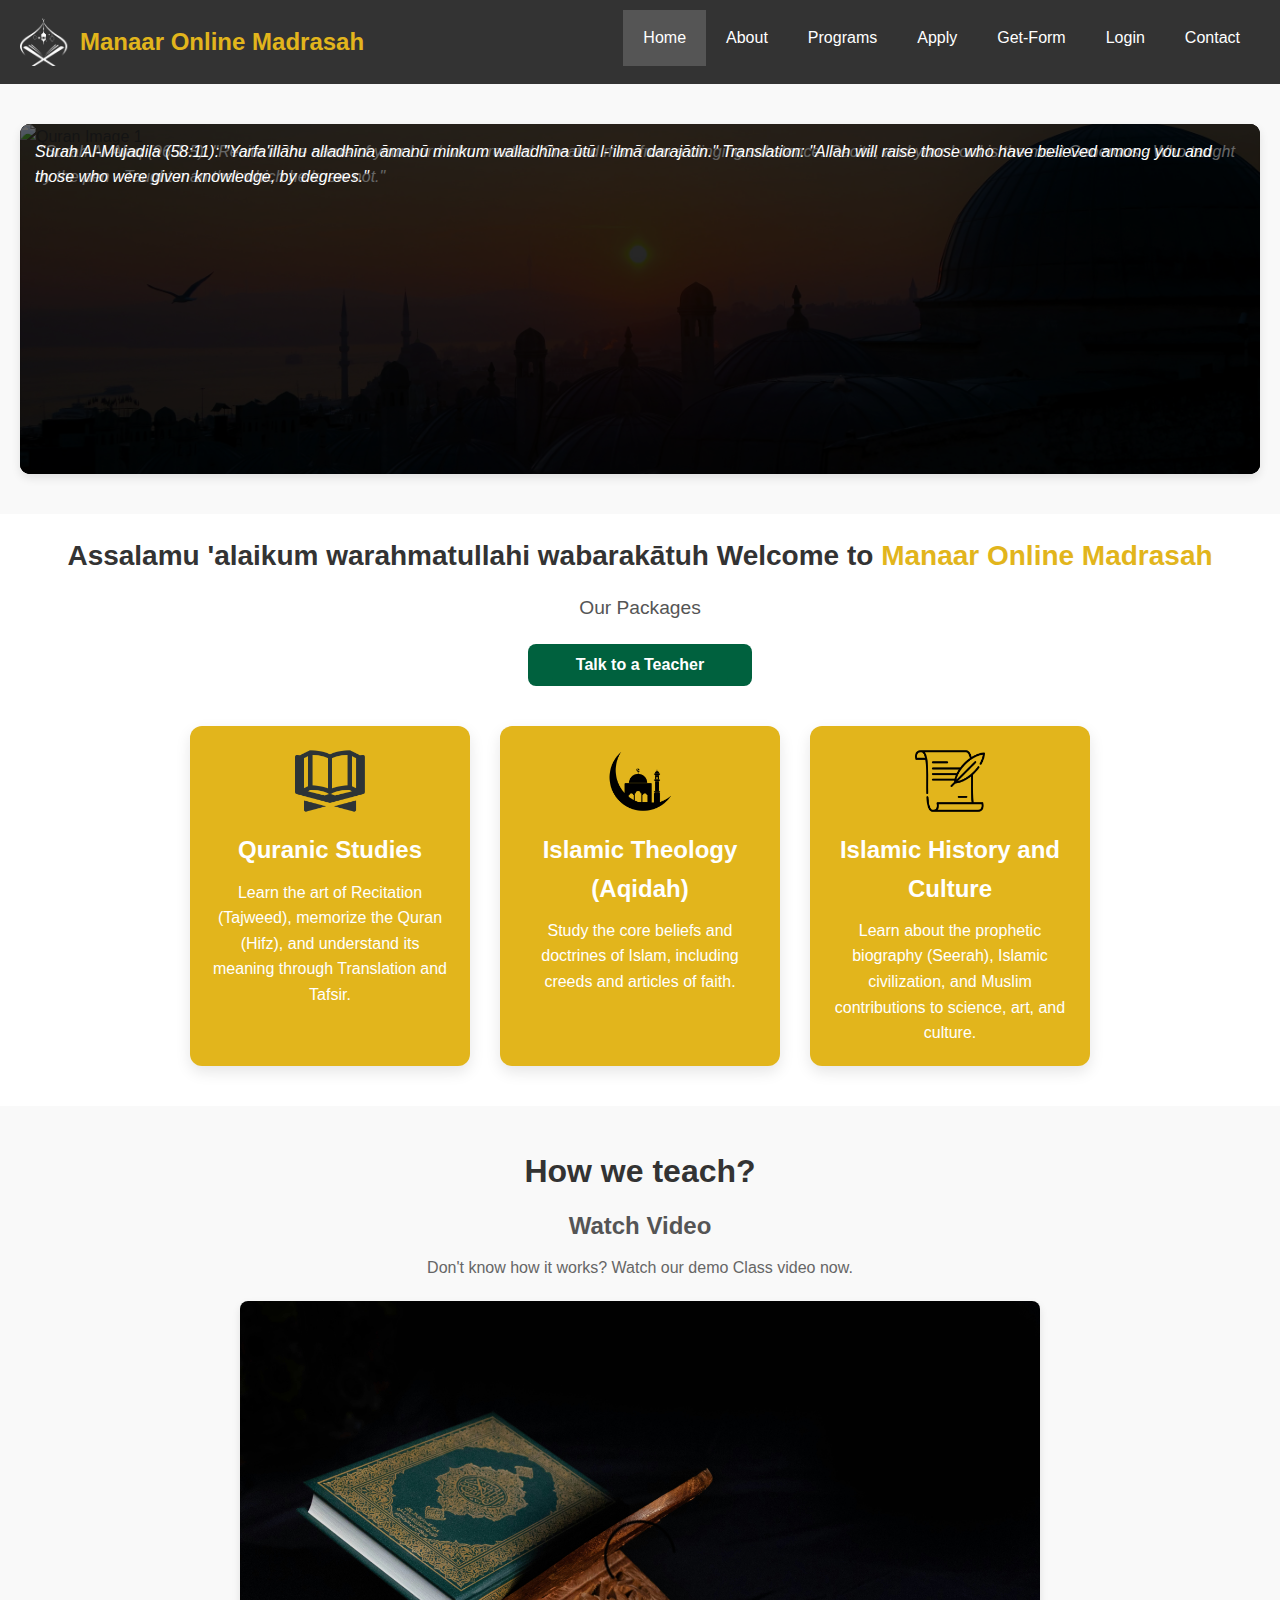
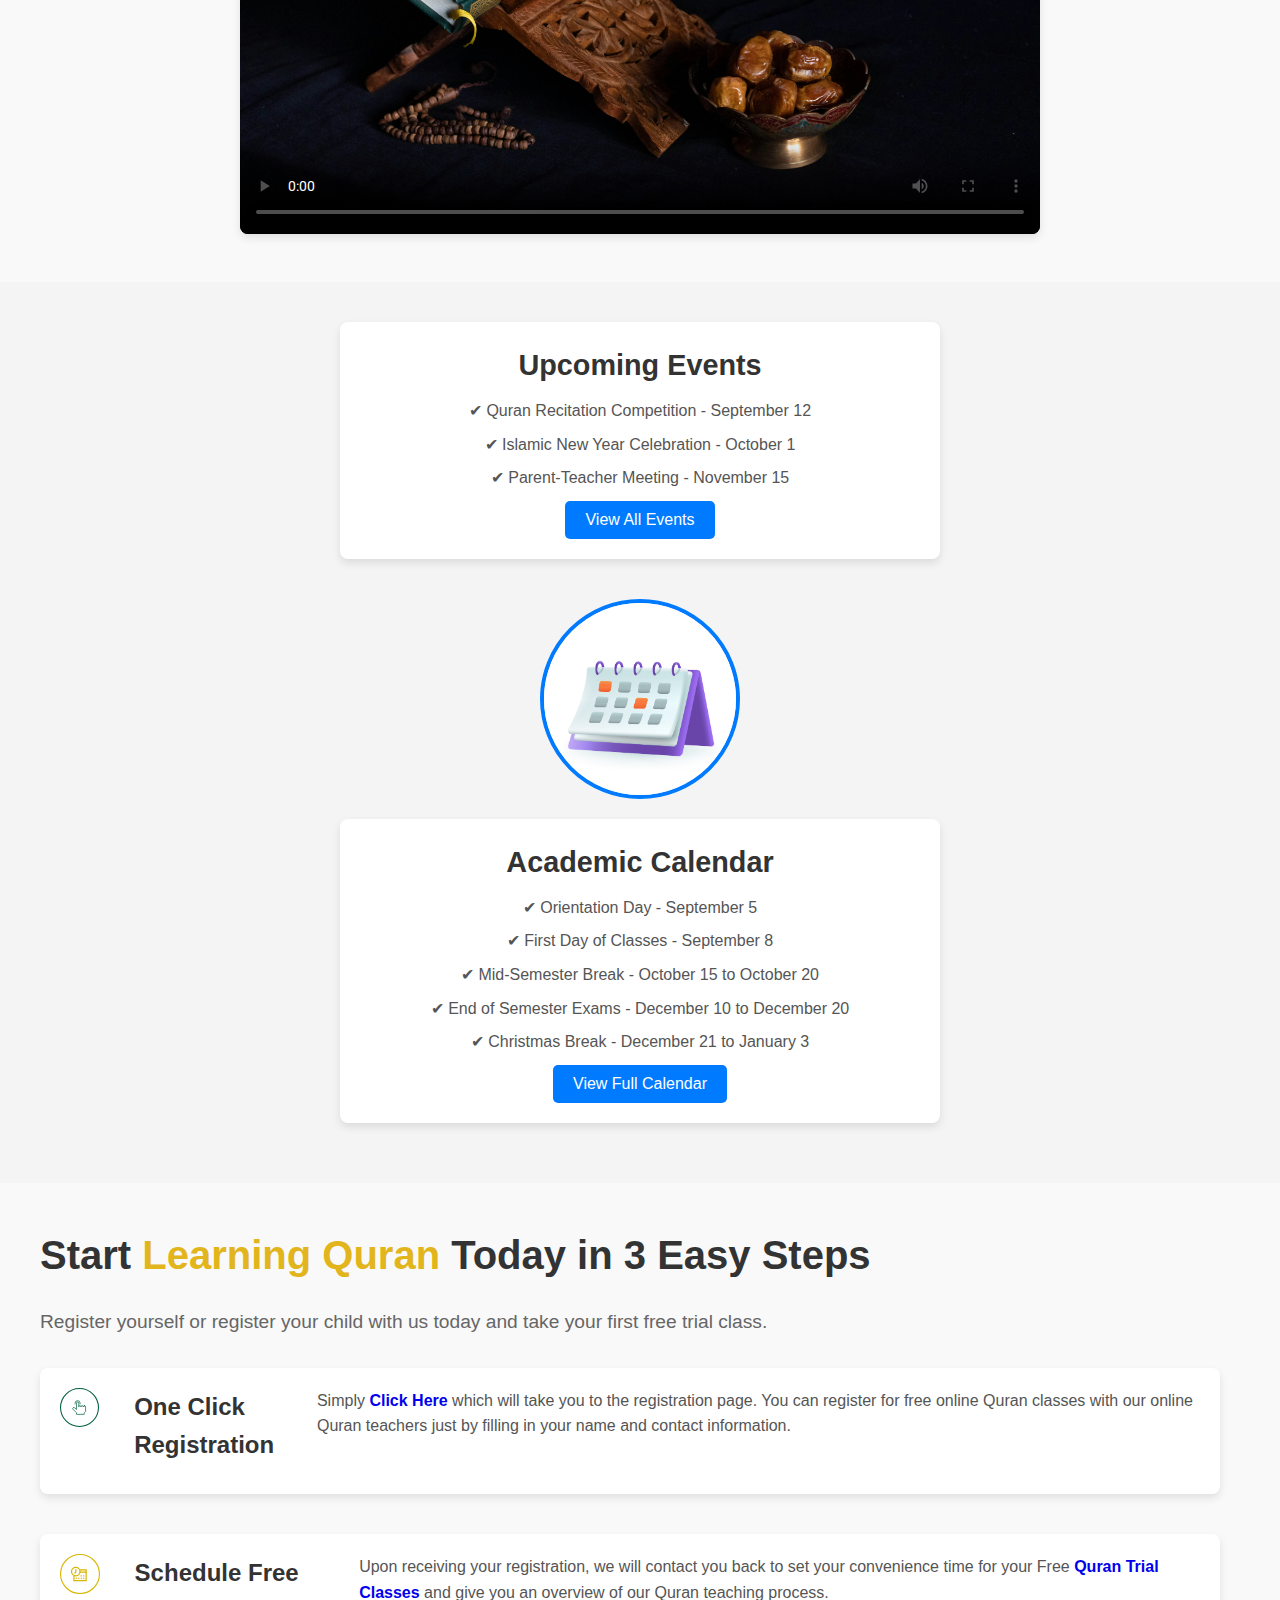
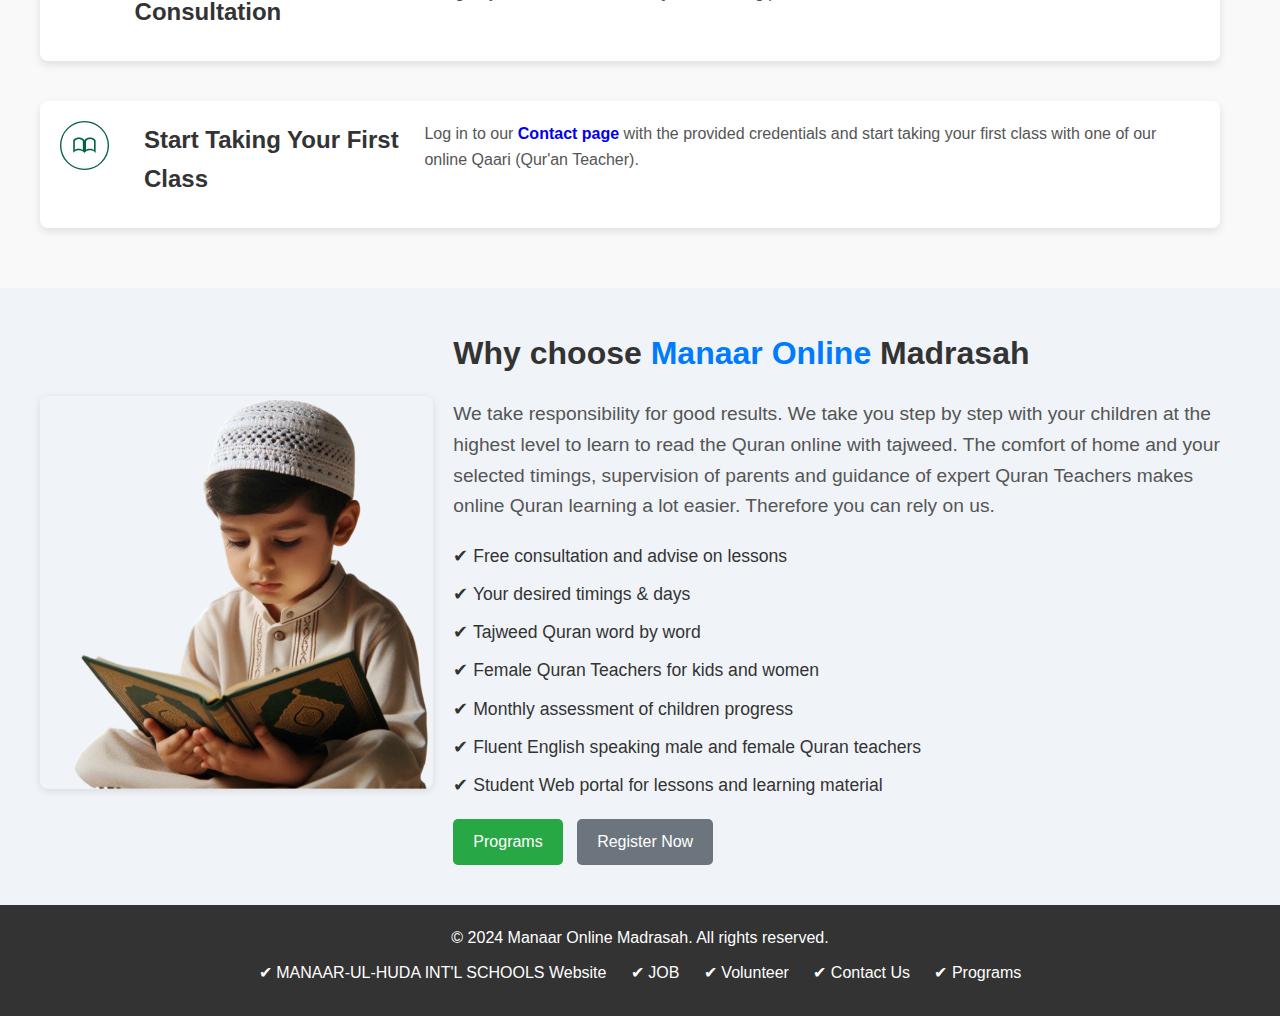
==== commit 1d478154: "adjustment" ====
--- a/index.html
+++ b/index.html
@@ -207,7 +207,7 @@
             <h2>Why choose <span class="lqa-highlight">Manaar Online </span> Madrasah </h2>
             <p>We take responsibility for good results. We take you step by step with your children at the highest level to learn to read the Quran online with tajweed. The comfort of home and your selected timings, supervision of parents and guidance of expert Quran Teachers makes online Quran learning a lot easier. Therefore you can rely on us.</p>
             <ul>
-                <li>✔ Free consultation and advise on learning</li>
+                <li>✔ Free consultation and advise on lessons</li>
                 <li>✔ Your desired timings &amp; days</li>
                 <li>✔ Tajweed Quran word by word</li>
                 <li>✔ Female Quran Teachers for kids and women</li>
--- a/style.css
+++ b/style.css
@@ -22,7 +22,27 @@
  }
 
 
-
+ .rounded-image-container {
+    display: flex;
+    justify-content: center; /* Center the image */
+    align-items: center; /* Center the image */
+}
+
+.rounded-image {
+    width: 150px; /* Set a width for the image */
+    height: auto; /* Maintain aspect ratio */
+    border-radius: 50%; /* Make the image round */
+    animation: heartbeat 1s infinite; /* Apply the heartbeat animation */
+}
+
+@keyframes heartbeat {
+    0%, 100% {
+        transform: scale(1); /* Original size */
+    }
+    50% {
+        transform: scale(1.1); /* Scale up to 110% */
+    }
+}
 
 
 
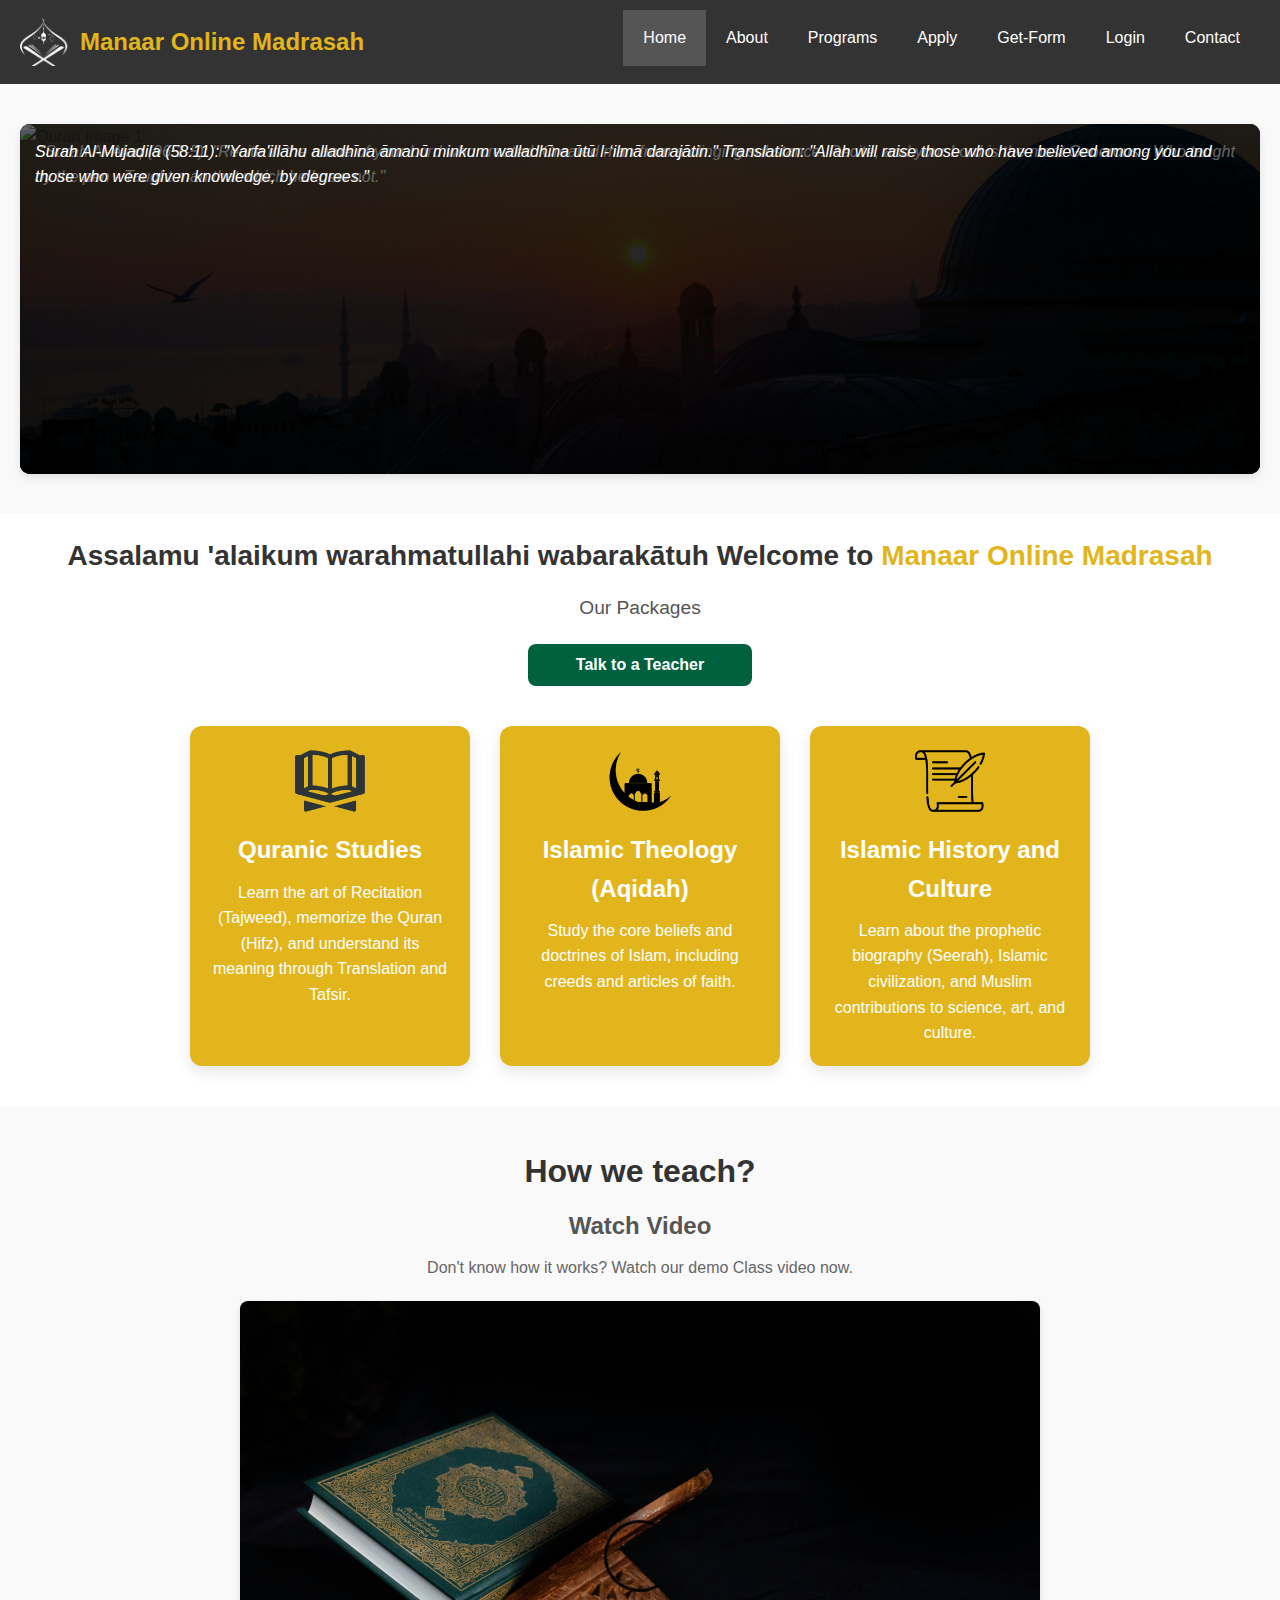
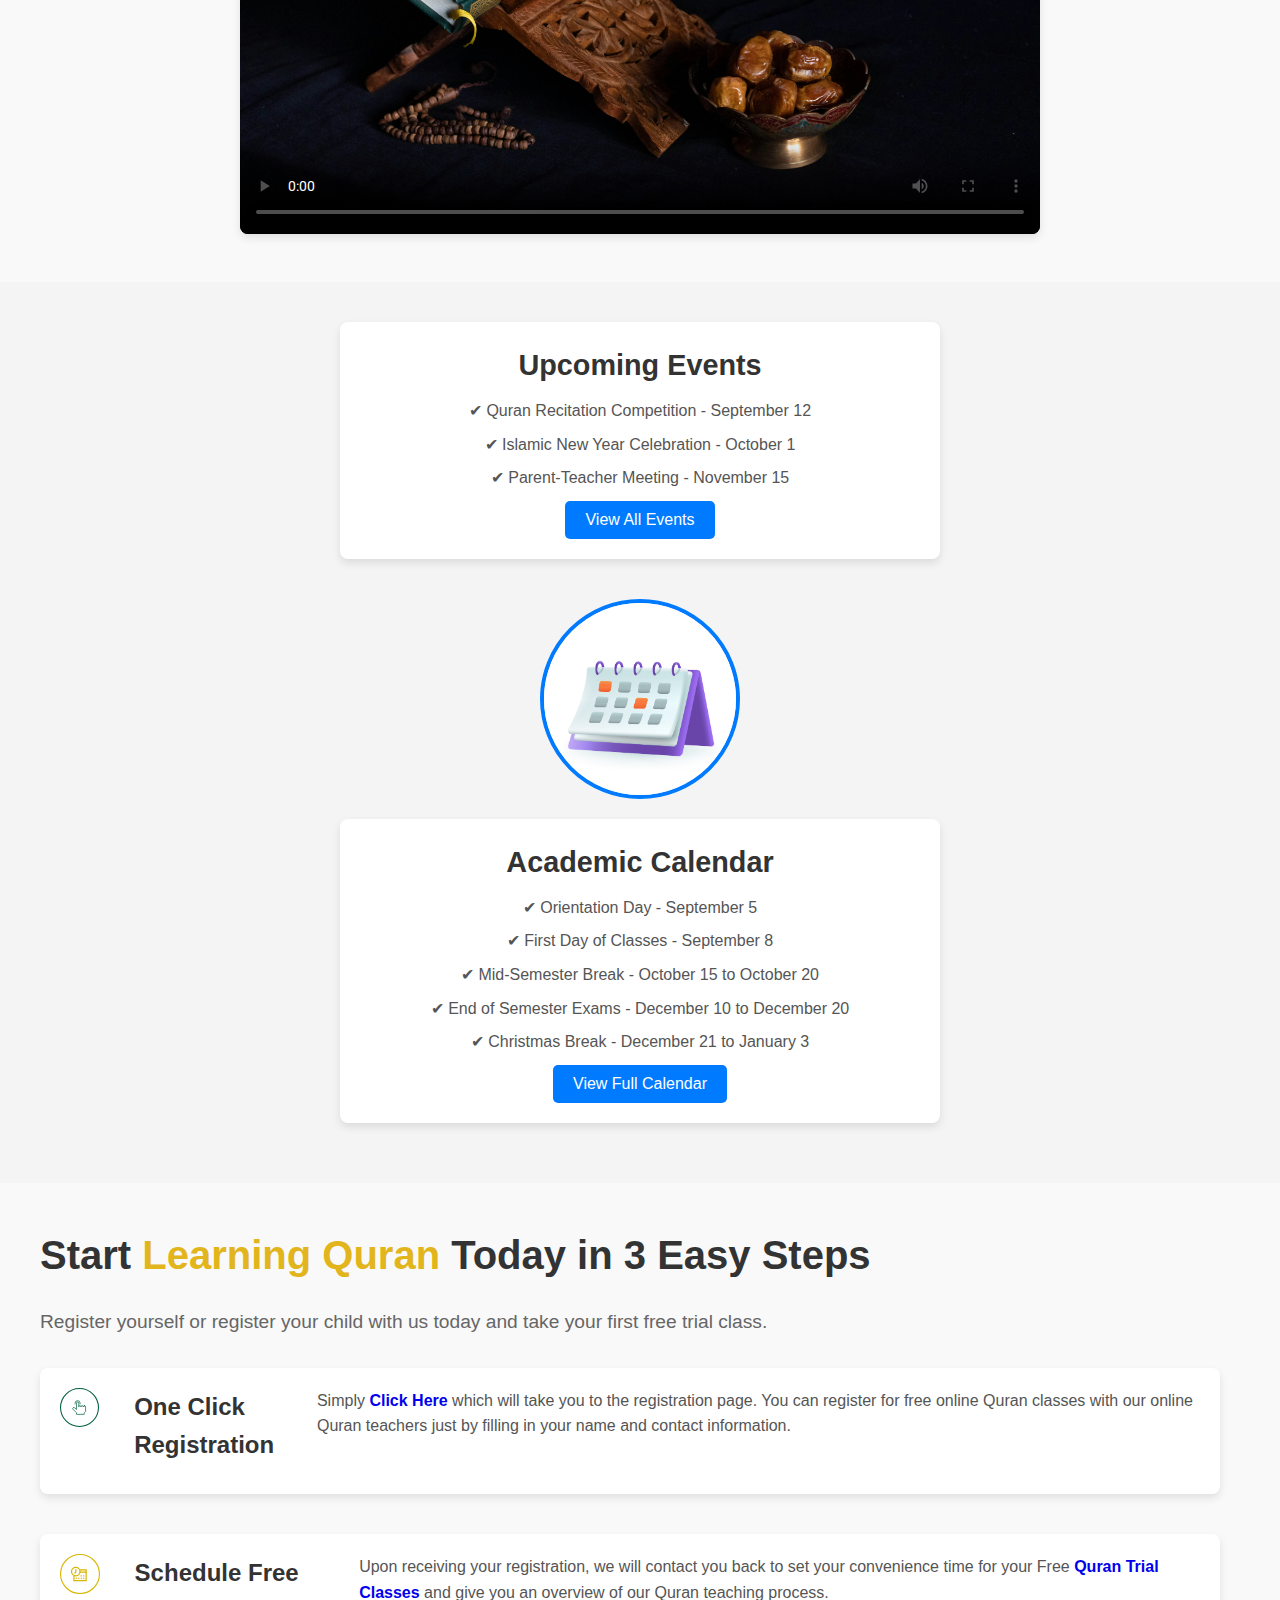
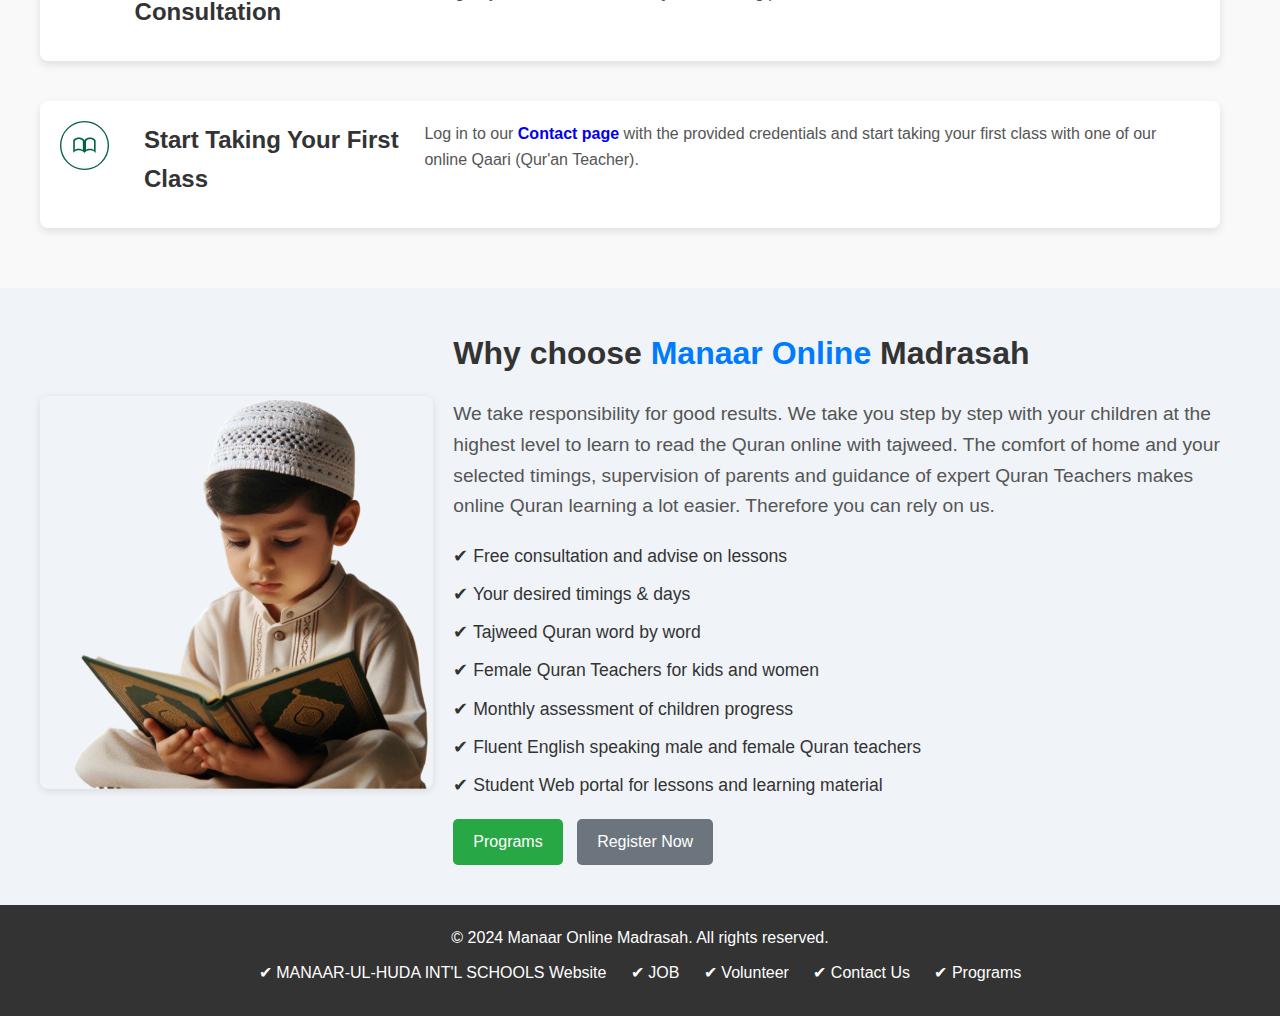
==== commit c42ac8b7: "programs adjustment" ====
--- a/index.html
+++ b/index.html
@@ -268,7 +268,7 @@
         <div class="modal-content">
             <span class="close" id="job-close">&times;</span>
             <h2>Thank You for Your Interest</h2>
-            <p>We appreciate your willingness to join us. Unfortunately, we do not have any open positions at the moment. If you wish we can put you o our contact list, please visit our <a href="contact.html"> Contact Us</a> page.</p>
+            <p>We appreciate your willingness to join us. Unfortunately, we do not have any open positions at the moment. If you wish we can put you onn our contact list, please visit our <a href="contact.html"> Contact Us</a> page.</p>
         </div>
     </div>
     
--- a/style.css
+++ b/style.css
@@ -390,6 +390,16 @@
     transform: translateY(-5px);
 }
 
+.feature2:hover {
+    background-color: rgb(226,181,28);
+    transform: translateY(-5px);
+}
+
+.feature3:hover {
+ 
+    transform: translateY(-5px);
+}
+
 .feature-icon {
     width: 70px;
     height: 70px;
